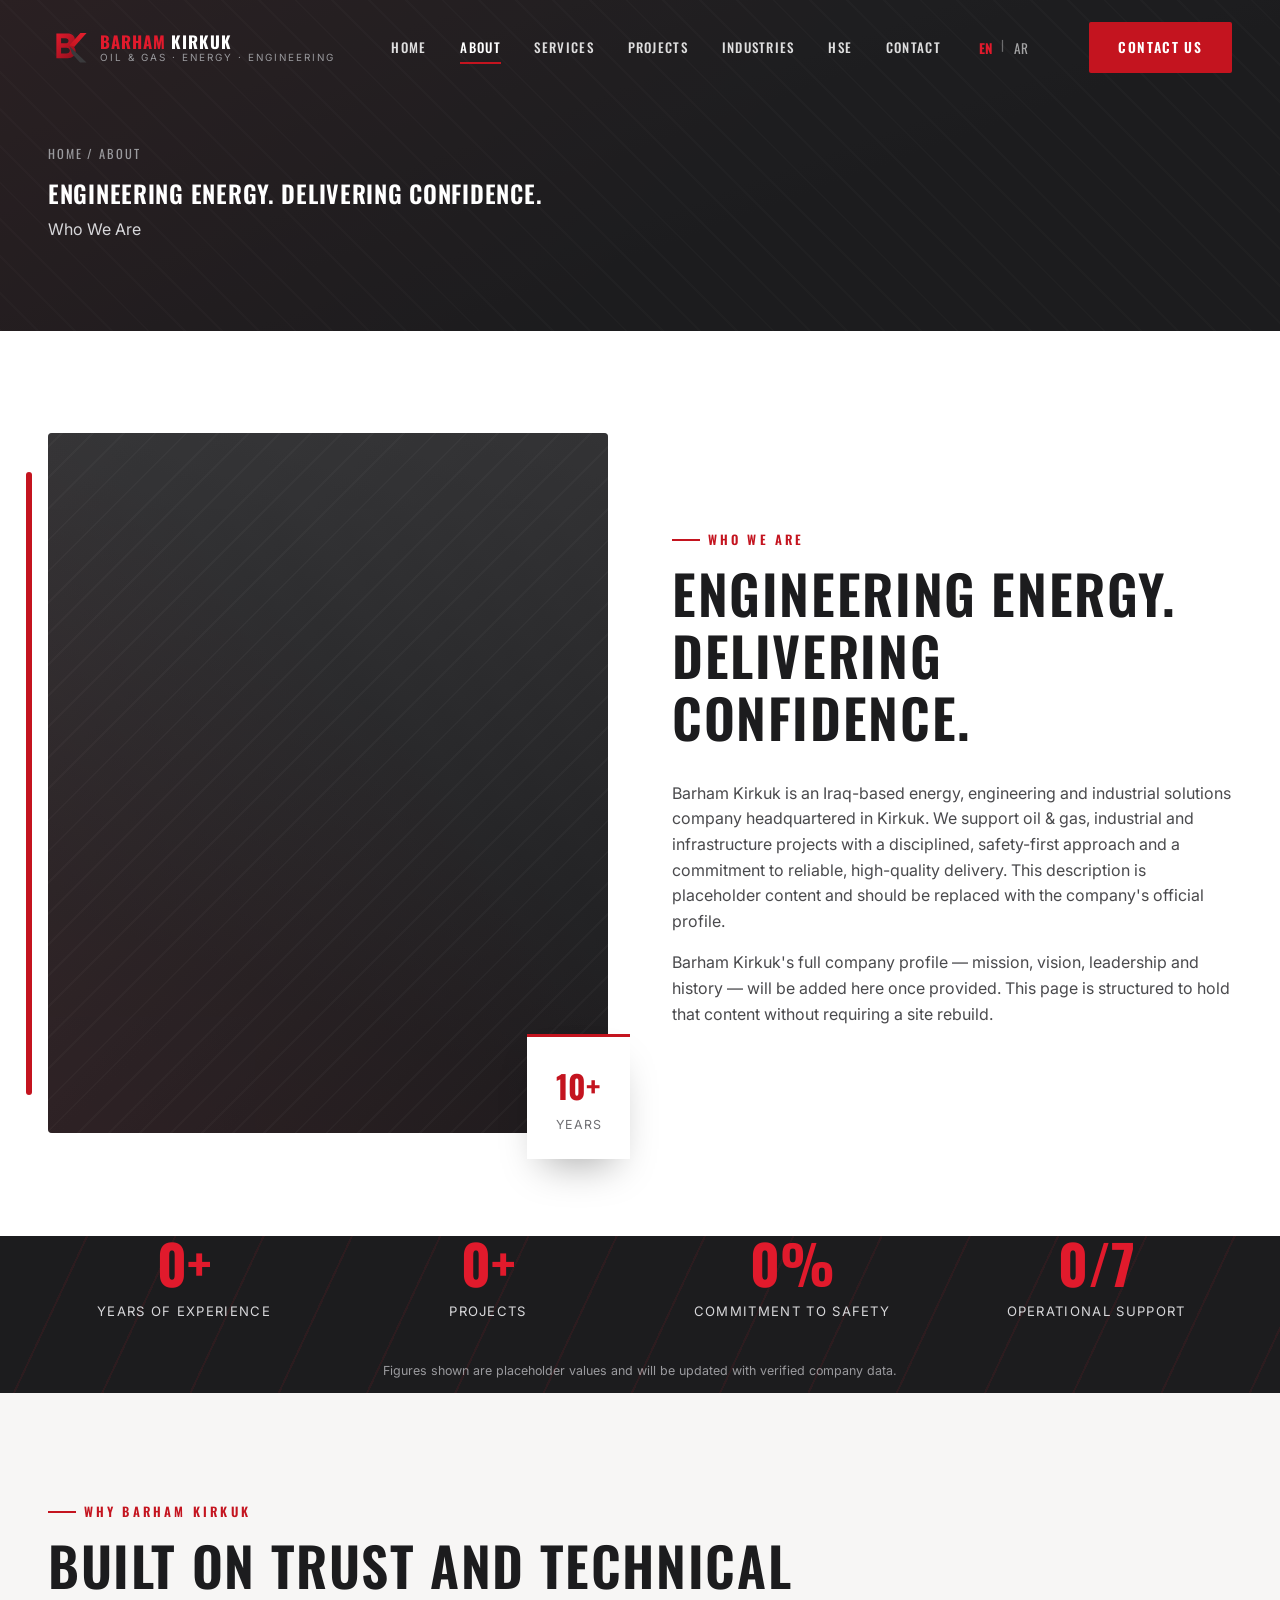
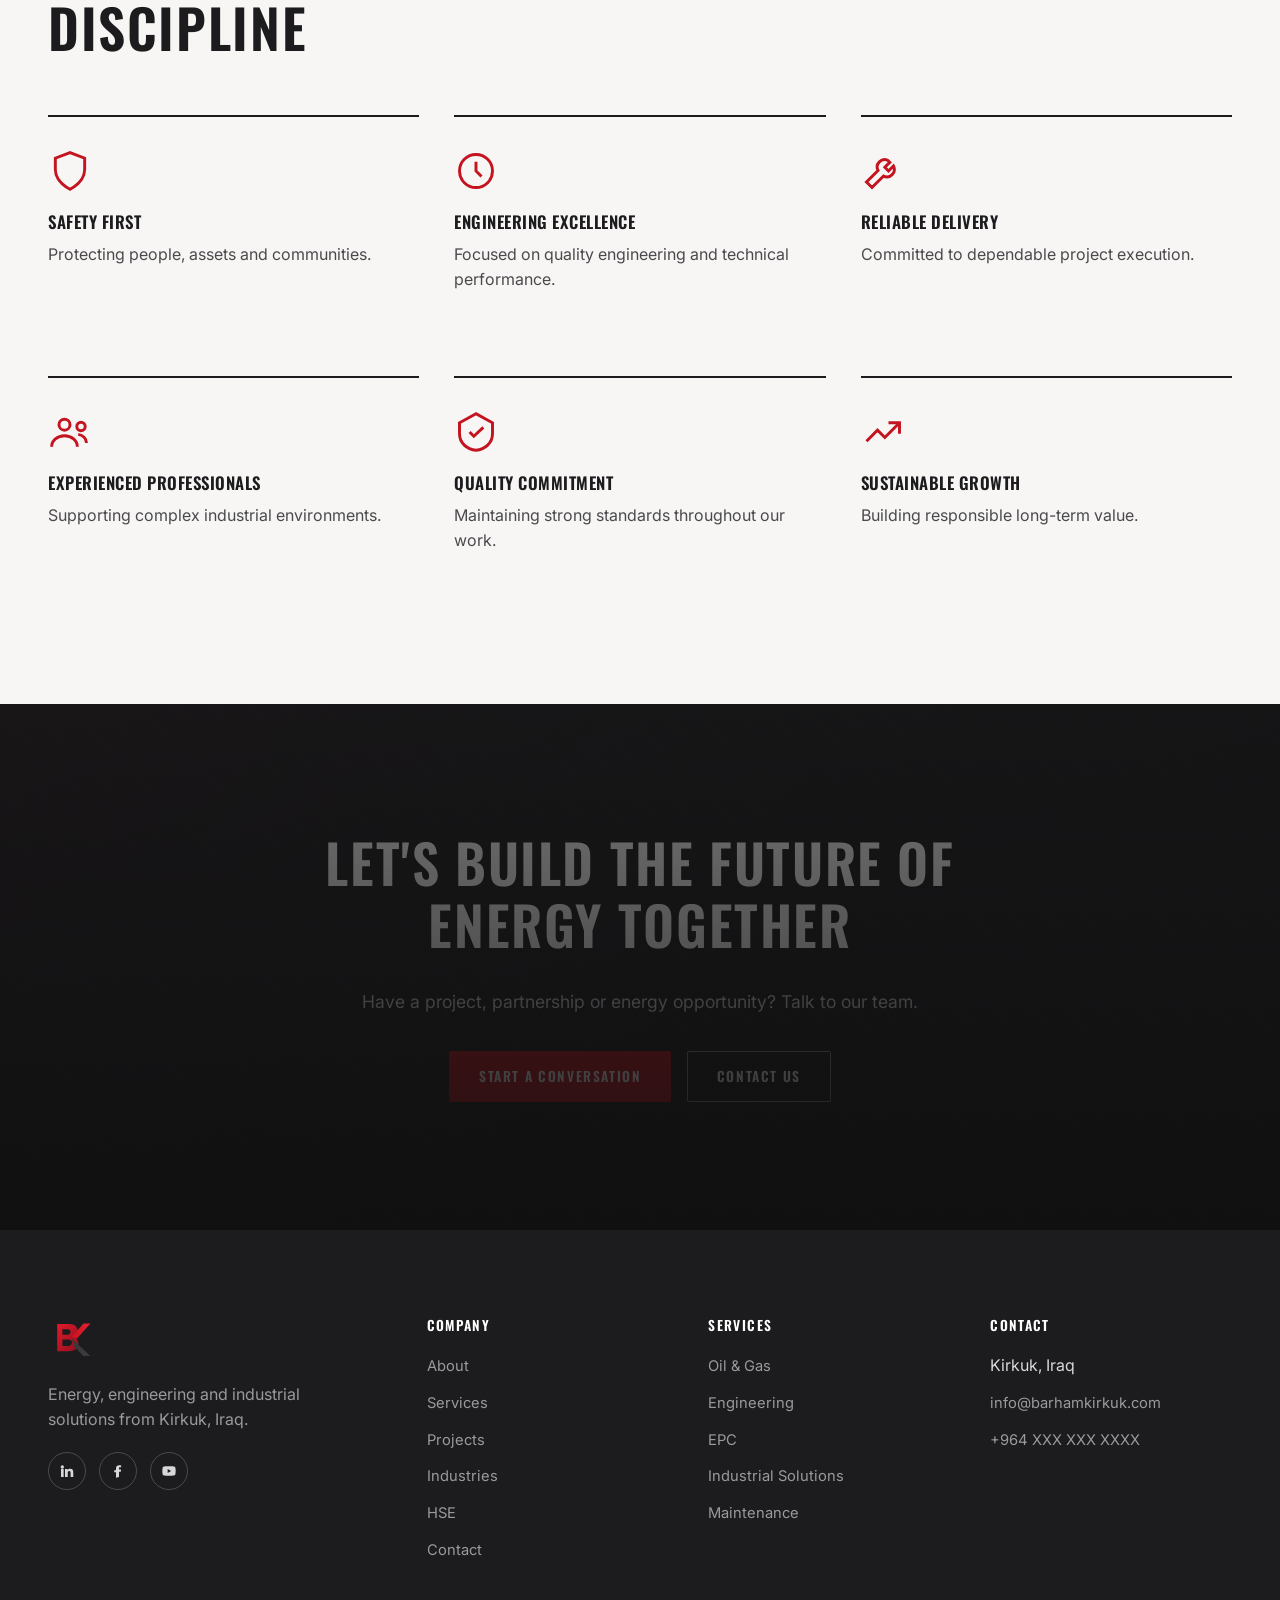
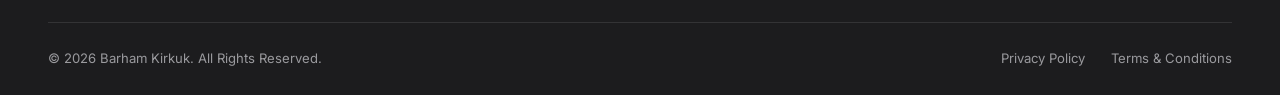
==== pages/about.html @ 90a210e6 "Add files via upload" ====
<!DOCTYPE html>
<html lang="en" dir="ltr">
<head>
<meta charset="UTF-8">
<meta name="viewport" content="width=device-width, initial-scale=1.0">
<title>About Us | Barham Kirkuk</title>
<meta name="description" content="Learn about Barham Kirkuk, an energy, engineering and industrial solutions company based in Kirkuk, Iraq.">
<link rel="canonical" href="https://barhamkirkuk.com/pages/about.html">
<meta property="og:type" content="website">
<meta property="og:title" content="About Us | Barham Kirkuk">
<meta property="og:description" content="Learn about Barham Kirkuk, an energy, engineering and industrial solutions company based in Kirkuk, Iraq.">
<meta property="og:image" content="https://barhamkirkuk.com/assets/images/og-image.png">
<meta name="twitter:card" content="summary_large_image">
<link rel="icon" href="../assets/images/favicon.ico" sizes="any">
<link rel="apple-touch-icon" href="../assets/images/apple-touch-icon.png">
<link rel="preconnect" href="https://fonts.googleapis.com">
<link rel="preconnect" href="https://fonts.gstatic.com" crossorigin>
<link href="https://fonts.googleapis.com/css2?family=Oswald:wght@500;600;700&family=Inter:wght@400;500;600;700&family=Cairo:wght@500;600;700&display=swap" rel="stylesheet">
<link rel="stylesheet" href="../css/styles.css">
</head>
<body>
<a class="skip-link" href="#main">Skip to content</a>

<header class="nav">
  <div class="container">
    <a href="../index.html" class="nav-brand" aria-label="Barham Kirkuk — Home">
      <img src="../assets/images/bk-mark.svg" alt="Barham Kirkuk logo mark">
      <span class="wordmark"><b>BARHAM</b> KIRKUK<small>OIL &amp; GAS · ENERGY · ENGINEERING</small></span>
    </a>
    <nav class="nav-links" id="nav-links" aria-label="Primary">
      <a href="../index.html" data-i18n="nav.home">Home</a>
      <a href="about.html" aria-current="page" data-i18n="nav.about">About</a>
      <a href="services.html" data-i18n="nav.services">Services</a>
      <a href="projects.html" data-i18n="nav.projects">Projects</a>
      <a href="industries.html" data-i18n="nav.industries">Industries</a>
      <a href="hse.html" data-i18n="nav.hse">HSE</a>
      <a href="contact.html" data-i18n="nav.contact">Contact</a>
      <div class="lang-switch" aria-label="Language switch">
        <button data-lang="en" class="active" aria-pressed="true">EN</button><span>|</span><button data-lang="ar" aria-pressed="false">AR</button>
      </div>
    </nav>
    <div class="nav-actions">
      <a href="contact.html" class="btn btn-primary nav-cta" data-i18n="nav.cta">Contact Us</a>
      <button class="nav-toggle" aria-label="Toggle menu" aria-expanded="false" aria-controls="nav-links"><span></span><span></span><span></span></button>
    </div>
  </div>
</header>

<main id="main">
  <section class="page-hero">
    <div class="industrial-pattern"></div>
    <div class="container inner">
      <div class="crumb"><a href="../index.html" data-i18n="breadcrumbHome">Home</a> / <span data-i18n="nav.about">About</span></div>
      <h1 data-i18n="about.headline">Engineering Energy. Delivering Confidence.</h1>
      <p data-i18n="about.eyebrow">Who We Are</p>
    </div>
  </section>

  <section class="section">
    <div class="container split">
      <div class="split-media reveal">
        <div class="accent-line" aria-hidden="true"></div>
        <div class="frame"><div class="industrial-pattern alt"></div></div>
        <div class="stat-tag"><strong>10+</strong><span>Years</span></div>
      </div>
      <div>
        <span class="eyebrow" data-i18n="about.eyebrow">Who We Are</span>
        <h2 class="h-xl" data-i18n="about.headline">Engineering Energy. Delivering Confidence.</h2>
        <p data-i18n="about.body">Placeholder company description.</p>
        <!-- EDIT COMPANY HISTORY / MISSION / VISION CONTENT HERE -->
        <p>Barham Kirkuk's full company profile — mission, vision, leadership and history — will be added here once provided. This page is structured to hold that content without requiring a site rebuild.</p>
      </div>
    </div>
  </section>

  <section class="stats-band">
    <div class="container">
      <div class="stats-grid" id="stats-grid"></div>
      <p style="text-align:center;margin-top:2.4rem;font-size:.78rem;color:var(--gray-400);" data-i18n="statsNote">Placeholder values.</p>
    </div>
  </section>

  <section class="section section--off">
    <div class="container">
      <div class="section-head reveal">
        <span class="eyebrow" data-i18n="why.eyebrow">Why Barham Kirkuk</span>
        <h2 class="h-xl" data-i18n="why.headline">Built on Trust and Technical Discipline</h2>
      </div>
      <div class="why-grid" id="why-grid"></div>
    </div>
  </section>

  <section class="cta-band">
    <div class="industrial-pattern"></div>
    <div class="container inner">
      <h2 class="h-xl" data-i18n="cta.headline">Let's Build the Future of Energy Together</h2>
      <p data-i18n="cta.body">CTA body copy.</p>
      <div class="ctas">
        <a href="contact.html" class="btn btn-primary" data-i18n="cta.primary">Start a Conversation</a>
        <a href="contact.html" class="btn btn-outline" data-i18n="cta.secondary">Contact Us</a>
      </div>
    </div>
  </section>
</main>

<footer class="footer">
  <div class="container">
    <div class="footer-top">
      <div class="footer-brand">
        <img src="../assets/images/bk-mark.svg" alt="Barham Kirkuk">
        <p data-i18n="footer.tagline">Energy, engineering and industrial solutions from Kirkuk, Iraq.</p>
        <div class="footer-social">
          <a href="#" data-social-linkedin aria-label="LinkedIn"></a>
          <a href="#" data-social-facebook aria-label="Facebook"></a>
          <a href="#" data-social-youtube aria-label="YouTube"></a>
        </div>
      </div>
      <div class="footer-col">
        <h4 data-i18n="footer.companyTitle">Company</h4>
        <ul>
          <li><a href="about.html" data-i18n="nav.about">About</a></li>
          <li><a href="services.html" data-i18n="nav.services">Services</a></li>
          <li><a href="projects.html" data-i18n="nav.projects">Projects</a></li>
          <li><a href="industries.html" data-i18n="nav.industries">Industries</a></li>
          <li><a href="hse.html" data-i18n="nav.hse">HSE</a></li>
          <li><a href="contact.html" data-i18n="nav.contact">Contact</a></li>
        </ul>
      </div>
      <div class="footer-col">
        <h4 data-i18n="footer.servicesTitle">Services</h4>
        <ul id="footer-services-list"></ul>
      </div>
      <div class="footer-col">
        <h4 data-i18n="footer.contactTitle">Contact</h4>
        <ul>
          <li>Kirkuk, Iraq</li>
          <li><a href="mailto:info@barhamkirkuk.com" data-company-email>info@barhamkirkuk.com</a></li>
          <li><a href="tel:+964" data-company-phone>+964 XXX XXX XXXX</a></li>
        </ul>
      </div>
    </div>
    <div class="footer-bottom">
      <span data-i18n="footer.rights">© 2026 Barham Kirkuk. All Rights Reserved.</span>
      <div class="legal">
        <a href="privacy.html" data-i18n="footer.privacy">Privacy Policy</a>
        <a href="terms.html" data-i18n="footer.terms">Terms &amp; Conditions</a>
      </div>
    </div>
  </div>
</footer>

<script src="../data/site-data.js"></script>
<script src="../js/main.js"></script>
</body>
</html>
---- css/styles.css ----
/* ==========================================================================
   BARHAM KIRKUK — CORE STYLESHEET
   Brand: Deep Red (#e11a2c / #c4141f) + Charcoal (#1c1c1e / #2c2c2e) + White
   ========================================================================== */

/* -------------------- Design Tokens -------------------- */
:root{
  --red: #c4141f;
  --red-bright: #e11a2c;
  --red-dark: #8f0f1c;
  --charcoal: #1c1c1e;
  --charcoal-2: #2c2c2e;
  --charcoal-3: #3a3a3c;
  --gray-800: #4a4a4d;
  --gray-600: #6f6f73;
  --gray-400: #9a9a9e;
  --gray-200: #d7d7da;
  --gray-100: #eeeef0;
  --off-white: #f7f6f5;
  --white: #ffffff;

  --font-head: 'Oswald', 'Segoe UI', Arial, sans-serif;
  --font-body: 'Inter', 'Segoe UI', Arial, sans-serif;
  --font-ar: 'Cairo', 'Tahoma', sans-serif;

  --container: 1280px;
  --gap: clamp(1.25rem, 3vw, 2.5rem);
  --radius-sm: 2px;
  --radius-md: 4px;

  --ease: cubic-bezier(.22,.61,.36,1);
  --dur: .5s;
}

*,*::before,*::after{ box-sizing: border-box; }
html{ scroll-behavior: smooth; }
@media (prefers-reduced-motion: reduce){
  html{ scroll-behavior: auto; }
  *,*::before,*::after{ animation-duration: 0.001ms !important; animation-iteration-count: 1 !important; transition-duration: 0.001ms !important; scroll-behavior: auto !important; }
}

body{
  margin:0;
  font-family: var(--font-body);
  color: var(--charcoal);
  background: var(--white);
  line-height: 1.6;
  font-size: 16px;
  -webkit-font-smoothing: antialiased;
  overflow-x: hidden;
}

html[dir="rtl"] body{ font-family: var(--font-ar); }

img{ max-width:100%; display:block; }
a{ color:inherit; text-decoration:none; }
ul{ list-style:none; margin:0; padding:0; }
button{ font-family:inherit; cursor:pointer; }
input,textarea,select{ font-family:inherit; }

h1,h2,h3,h4{
  font-family: var(--font-head);
  text-transform: uppercase;
  letter-spacing: .03em;
  line-height: 1.15;
  margin: 0 0 .6em;
  color: inherit;
  font-weight: 600;
  overflow-wrap: break-word;
  word-break: break-word;
}
html[dir="rtl"] h1, html[dir="rtl"] h2, html[dir="rtl"] h3, html[dir="rtl"] h4{
  font-family: var(--font-ar); text-transform:none; letter-spacing:0;
}

p{ margin:0 0 1em; color: var(--gray-800); }

.container{ max-width: var(--container); margin: 0 auto; padding: 0 clamp(1.25rem, 4vw, 3rem); }

.section{ padding: clamp(4rem, 8vw, 7rem) 0; }
.section--dark{ background: var(--charcoal); color: var(--white); }
.section--dark p{ color: var(--gray-200); }
.section--dark h2, .section--dark h3{ color: var(--white); }
.section--off{ background: var(--off-white); }

.eyebrow{
  display:inline-flex; align-items:center; gap:.6em;
  font-family: var(--font-head);
  font-size: .8rem;
  letter-spacing: .25em;
  text-transform: uppercase;
  color: var(--red);
  font-weight: 600;
  margin-bottom: 1em;
}
.eyebrow::before{ content:""; width: 28px; height: 2px; background: var(--red); display:inline-block; }
html[dir="rtl"] .eyebrow{ letter-spacing: 0; }

.section-head{ max-width: 760px; margin-bottom: clamp(2rem,5vw,3.5rem); }
.section-head.center{ margin-left:auto; margin-right:auto; text-align:center; }

h2.h-xl{ font-size: clamp(2rem, 4.2vw, 3.4rem); }
h1.h-hero{ font-size: clamp(2.4rem, 6vw, 5rem); }

/* -------------------- Buttons -------------------- */
.btn{
  display:inline-flex; align-items:center; justify-content:center; gap:.6em;
  padding: 1em 2.1em;
  font-family: var(--font-head);
  font-size: .85rem;
  letter-spacing: .12em;
  text-transform: uppercase;
  font-weight: 600;
  border: 1px solid transparent;
  border-radius: var(--radius-sm);
  transition: all .3s var(--ease);
  white-space: nowrap;
}
.btn-primary{ background: var(--red); color:#fff; }
.btn-primary:hover{ background: var(--red-dark); transform: translateY(-2px); box-shadow: 0 12px 24px -8px rgba(196,20,31,.5); }
.btn-outline{ border-color: rgba(255,255,255,.5); color:#fff; }
.btn-outline:hover{ background: rgba(255,255,255,.1); border-color:#fff; }
.btn-dark{ border-color: var(--charcoal); color: var(--charcoal); }
.btn-dark:hover{ background: var(--charcoal); color:#fff; }
.btn-arrow{ transition: transform .3s var(--ease); }
.btn:hover .btn-arrow{ transform: translateX(4px); }
html[dir="rtl"] .btn:hover .btn-arrow{ transform: translateX(-4px) scaleX(-1); }
html[dir="rtl"] .btn-arrow{ transform: scaleX(-1); }

.link-arrow{
  display:inline-flex; align-items:center; gap:.5em;
  font-family: var(--font-head); font-size:.85rem; letter-spacing:.08em; text-transform:uppercase;
  color: var(--red); font-weight:600; border-bottom: 1px solid transparent; padding-bottom: 2px;
  transition: border-color .3s var(--ease), gap .3s var(--ease);
}
.link-arrow:hover{ border-color: var(--red); gap:.8em; }

/* -------------------- Navigation -------------------- */
.nav{
  position: fixed; top:0; left:0; right:0; z-index: 1000;
  padding: 1.4rem 0;
  transition: background .4s var(--ease), padding .4s var(--ease), box-shadow .4s var(--ease), backdrop-filter .4s var(--ease);
}
.nav .container{ display:flex; align-items:center; justify-content:space-between; gap:2rem; }
.nav.is-scrolled{
  background: rgba(28,28,30,.92);
  backdrop-filter: blur(10px);
  padding: .8rem 0;
  box-shadow: 0 6px 24px -12px rgba(0,0,0,.5);
}
.nav-brand{ display:flex; align-items:center; gap:.75rem; }
.nav-brand img{ height: 40px; width:auto; transition: height .4s var(--ease); }
.nav.is-scrolled .nav-brand img{ height: 34px; }
.nav-brand .wordmark{ font-family: var(--font-head); font-weight:700; font-size:1.05rem; letter-spacing:.06em; color:#fff; line-height:1.1; }
.nav-brand .wordmark b{ color: var(--red-bright); font-weight:700; }
.nav-brand .wordmark small{ display:block; font-family: var(--font-body); font-weight:400; font-size:.62rem; letter-spacing:.2em; color: var(--gray-400); }

.nav-links{ display:flex; align-items:center; gap: 2.1rem; }
.nav-links a{
  font-family: var(--font-head); font-size:.82rem; letter-spacing:.1em; text-transform:uppercase;
  color: rgba(255,255,255,.85); font-weight:500; position:relative; padding: .3em 0;
}
.nav-links a::after{ content:""; position:absolute; left:0; right:0; bottom:-2px; height:2px; background: var(--red); transform: scaleX(0); transform-origin: left; transition: transform .3s var(--ease); }
.nav-links a:hover, .nav-links a[aria-current="page"]{ color:#fff; }
.nav-links a:hover::after, .nav-links a[aria-current="page"]::after{ transform: scaleX(1); }
html[dir="rtl"] .nav-links a::after{ transform-origin: right; }

.nav-actions{ display:flex; align-items:center; gap:1.3rem; }
.lang-switch{ display:flex; gap:.4em; font-family: var(--font-head); font-size:.78rem; letter-spacing:.08em; }
.lang-switch button{ background:none; border:none; color: rgba(255,255,255,.6); padding:.2em .3em; }
.lang-switch button.active{ color: var(--red-bright); font-weight:700; }
.lang-switch span{ color: rgba(255,255,255,.35); }

.nav-toggle{ display:none; background:none; border:none; padding:.4rem; }
.nav-toggle span{ display:block; width:24px; height:2px; background:#fff; margin:5px 0; transition: transform .3s var(--ease), opacity .3s var(--ease); }
.nav-toggle.is-open span:nth-child(1){ transform: translateY(7px) rotate(45deg); }
.nav-toggle.is-open span:nth-child(2){ opacity:0; }
.nav-toggle.is-open span:nth-child(3){ transform: translateY(-7px) rotate(-45deg); }

@media (max-width: 960px){
  .nav-links{
    position: fixed; inset: 0 0 0 auto; width: min(320px,86vw); height:100vh;
    background: var(--charcoal); flex-direction:column; align-items:flex-start; justify-content:center;
    gap: 1.6rem; padding: 2rem 2.4rem; transform: translateX(100%); transition: transform .4s var(--ease);
  }
  html[dir="rtl"] .nav-links{ inset: 0 auto 0 0; transform: translateX(-100%); }
  .nav-links.is-open{ transform: translateX(0); }
  .nav-actions .lang-switch{ order:1; }
  .nav-toggle{ display:block; }
  .nav-cta{ display:none; }
}

/* -------------------- Hero -------------------- */
.hero{
  position: relative; min-height: 100svh; display:flex; align-items:center;
  background: var(--charcoal); overflow:hidden;
}
.hero-media{ position:absolute; inset:0; z-index:0; }
.hero-media video, .hero-media img{ width:100%; height:100%; object-fit:cover; }
.hero-media::after{
  content:""; position:absolute; inset:0;
  background: linear-gradient(180deg, rgba(15,15,16,.75) 0%, rgba(15,15,16,.55) 40%, rgba(15,15,16,.92) 100%);
}
.hero-grid{
  position:absolute; inset:0; z-index:1; opacity:.12; pointer-events:none;
  background-image:
    linear-gradient(rgba(255,255,255,.5) 1px, transparent 1px),
    linear-gradient(90deg, rgba(255,255,255,.5) 1px, transparent 1px);
  background-size: 64px 64px;
  mask-image: radial-gradient(ellipse at 30% 40%, black 0%, transparent 70%);
}
.hero-diagonal{
  position:absolute; z-index:1; top:-10%; right:-6%; width:46%; height:130%;
  background: linear-gradient(160deg, rgba(196,20,31,.22), rgba(196,20,31,0) 60%);
  clip-path: polygon(40% 0, 100% 0, 60% 100%, 0 100%);
  pointer-events:none;
}
.hero-content{ position:relative; z-index:2; padding-top: 6rem; }
.hero-kicker{
  display:inline-flex; align-items:center; gap:.7em; color: var(--gray-200);
  font-family: var(--font-head); font-size:.8rem; letter-spacing:.3em; text-transform:uppercase; margin-bottom:1.6rem;
}
.hero-kicker::before{ content:""; width:36px; height:2px; background: var(--red-bright); }
.hero-content h1{ color:#fff; max-width: 16ch; }
.hero-content h1 em{ font-style:normal; color: var(--red-bright); }
.hero-sub{ color: var(--gray-200); max-width: 46ch; font-size: 1.1rem; margin-bottom: 2.4rem; }
.hero-ctas{ display:flex; flex-wrap:wrap; gap:1rem; }

.scroll-cue{
  position:absolute; z-index:2; bottom: 2.4rem; left:50%; transform: translateX(-50%);
  display:flex; flex-direction:column; align-items:center; gap:.6rem; color: rgba(255,255,255,.7);
}
.scroll-cue .line{ width:1px; height:42px; background: linear-gradient(180deg, rgba(255,255,255,.8), transparent); overflow:hidden; position:relative; }
.scroll-cue .line::after{ content:""; position:absolute; top:-42px; left:0; width:1px; height:42px; background: var(--red-bright); animation: scrollLine 2.2s infinite var(--ease); }
@keyframes scrollLine{ to{ top:100%; } }
.scroll-cue span{ font-family: var(--font-head); font-size:.68rem; letter-spacing:.25em; text-transform:uppercase; }

/* -------------------- About / editorial split -------------------- */
.split{ display:grid; grid-template-columns: 1fr 1fr; gap: clamp(2rem,5vw,5rem); align-items:center; }
.split-media{ position:relative; }
.split-media .frame{
  position:relative; aspect-ratio: 4/5; border-radius: var(--radius-md); overflow:hidden;
  background: linear-gradient(135deg, var(--charcoal-3), var(--charcoal));
}
.split-media .frame .industrial-pattern{ position:absolute; inset:0; opacity:.5; }
.split-media .accent-line{ position:absolute; left:-1.4rem; top: 2.4rem; bottom:2.4rem; width:6px; background: var(--red); border-radius:3px; }
html[dir="rtl"] .split-media .accent-line{ left:auto; right:-1.4rem; }
.split-media .stat-tag{
  position:absolute; bottom:-1.6rem; right:-1.4rem; background: var(--white); box-shadow: 0 20px 40px -16px rgba(0,0,0,.35);
  padding: 1.4rem 1.8rem; border-top:3px solid var(--red);
}
html[dir="rtl"] .split-media .stat-tag{ right:auto; left:-1.4rem; }
.split-media .stat-tag strong{ display:block; font-family: var(--font-head); font-size:2rem; color:var(--red); }
.split-media .stat-tag span{ font-size:.78rem; letter-spacing:.08em; text-transform:uppercase; color: var(--gray-600); }

@media (max-width: 860px){
  .split{ grid-template-columns: 1fr; }
  .split-media{ margin-bottom: 2.4rem; }
}

/* -------------------- Stats -------------------- */
.stats-band{ background: var(--charcoal); color:#fff; position:relative; overflow:hidden; }
.stats-band::before{
  content:""; position:absolute; inset:0; opacity:.08;
  background-image: repeating-linear-gradient(115deg, transparent 0 78px, var(--red-bright) 78px 80px);
}
.stats-grid{ position:relative; display:grid; grid-template-columns: repeat(4,minmax(0,1fr)); gap: 2rem; text-align:center; }
.stat-item strong{ display:block; font-family: var(--font-head); font-size: clamp(2.2rem,5vw,3.4rem); color: var(--red-bright); line-height:1; }
.stat-item span{ display:block; margin-top:.7rem; font-size:.82rem; letter-spacing:.1em; text-transform:uppercase; color: var(--gray-200); }
@media (max-width: 760px){ .stats-grid{ grid-template-columns: repeat(2,minmax(0,1fr)); row-gap: 2.6rem; } }

/* -------------------- Services editorial grid -------------------- */
.services-grid{
  display:grid; grid-template-columns: repeat(6, minmax(0,1fr)); grid-auto-rows: minmax(160px,auto); gap: 1.4rem;
}
.service-card{
  position:relative; grid-column: span 3; padding: 2.2rem; background: var(--off-white);
  border: 1px solid var(--gray-200); overflow:hidden; transition: transform .4s var(--ease), box-shadow .4s var(--ease), border-color .4s var(--ease);
}
.service-card:hover{ transform: translateY(-6px); box-shadow: 0 24px 48px -24px rgba(0,0,0,.25); border-color: transparent; }
.service-card.is-large{ grid-column: span 4; }
.service-card.is-small{ grid-column: span 2; }
.service-card.is-dark{ background: var(--charcoal); color:#fff; }
.service-card.is-dark p{ color: var(--gray-200); }
.service-card .num{ position:absolute; top:1.4rem; inset-inline-end:1.6rem; font-family: var(--font-head); font-size:.85rem; color: var(--gray-400); letter-spacing:.1em; }
.service-card .icon{ width:52px; height:52px; margin-bottom:1.4rem; color: var(--red); }
.service-card .icon svg{ width:100%; height:100%; }
.service-card h3{ font-size:1.15rem; margin-bottom:.6rem; overflow-wrap:break-word; word-break:break-word; hyphens:auto; }
.service-card .bar{ width:34px; height:3px; background: var(--red); margin: 1.2rem 0 1rem; }

@media (max-width: 980px){
  .services-grid{ grid-template-columns: repeat(2,minmax(0,1fr)); }
  .service-card, .service-card.is-large, .service-card.is-small{ grid-column: span 1; }
}

/* -------------------- Projects -------------------- */
.projects-grid{ display:grid; grid-template-columns: repeat(3,minmax(0,1fr)); gap: 1.6rem; }
.project-card{ position:relative; overflow:hidden; aspect-ratio: 4/5; border-radius: var(--radius-md); }
.project-card .thumb{ position:absolute; inset:0; }
.project-card .thumb .industrial-pattern{ position:absolute; inset:0; }
.project-card .overlay{
  position:absolute; inset:0; background: linear-gradient(180deg, rgba(28,28,30,0) 30%, rgba(15,15,16,.94) 100%);
}
.project-card .content{ position:absolute; left:0; right:0; bottom:0; padding: 1.6rem; color:#fff; transform: translateY(12px); transition: transform .4s var(--ease); }
.project-card:hover .content{ transform: translateY(0); }
.project-card .type{ font-family: var(--font-head); font-size:.7rem; letter-spacing:.18em; text-transform:uppercase; color: var(--red-bright); margin-bottom:.5rem; display:block; }
.project-card h3{ font-size:1.15rem; margin-bottom:.3rem; color:#fff; }
.project-card .loc{ font-size:.82rem; color: var(--gray-200); margin-bottom:.8rem; display:block; }
.project-card .view{ opacity:0; max-height:0; overflow:hidden; transition: opacity .3s var(--ease), max-height .3s var(--ease); }
.project-card:hover .view{ opacity:1; max-height:40px; }

@media (max-width: 980px){ .projects-grid{ grid-template-columns: repeat(2,minmax(0,1fr)); } }
@media (max-width: 620px){ .projects-grid{ grid-template-columns: 1fr; } }

.filter-bar{ display:flex; flex-wrap:wrap; gap:.8rem; margin-bottom: 2.6rem; }
.filter-bar button{
  background:none; border:1px solid var(--gray-200); padding:.6em 1.3em; font-family: var(--font-head);
  font-size:.78rem; letter-spacing:.08em; text-transform:uppercase; color: var(--gray-800); transition: all .3s var(--ease);
}
.filter-bar button.active, .filter-bar button:hover{ background: var(--charcoal); color:#fff; border-color: var(--charcoal); }

/* -------------------- Industries -------------------- */
.industry-grid{ display:grid; grid-template-columns: repeat(4,minmax(0,1fr)); gap:1px; background: var(--gray-200); border:1px solid var(--gray-200); }
.industry-item{
  background:#fff; padding: 2.4rem 1.6rem; text-align:center; transition: background .3s var(--ease), color .3s var(--ease);
  display:flex; flex-direction:column; align-items:center; gap:1rem;
}
.industry-item .icon{ width:40px; height:40px; color: var(--red); transition: color .3s var(--ease); }
.industry-item .icon svg{ width:100%; height:100%; }
.industry-item:hover{ background: var(--charcoal); color:#fff; }
.industry-item:hover .icon{ color: var(--red-bright); }
.industry-item h3{ font-size:.95rem; margin:0; }
@media (max-width: 860px){ .industry-grid{ grid-template-columns: repeat(2,minmax(0,1fr)); } }

/* -------------------- Why Us -------------------- */
.why-grid{ display:grid; grid-template-columns: repeat(3,minmax(0,1fr)); gap: 2.2rem; }
.why-item{ padding: 2rem 0; border-top: 2px solid var(--charcoal); }
.why-item .icon{ width:44px; height:44px; color: var(--red); margin-bottom:1.2rem; }
.why-item .icon svg{ width:100%; height:100%; }
.why-item h3{ font-size:1.05rem; }
@media (max-width: 860px){ .why-grid{ grid-template-columns: minmax(0,1fr) minmax(0,1fr); } }
@media (max-width: 560px){ .why-grid{ grid-template-columns: 1fr; } }

/* -------------------- HSE -------------------- */
.hse-section{ position:relative; background: var(--charcoal); color:#fff; overflow:hidden; }
.hse-section .industrial-pattern{ position:absolute; inset:0; opacity:.25; }
.hse-inner{ position:relative; display:grid; grid-template-columns: 1.1fr .9fr; gap: 3rem; align-items:center; }
.hse-list{ display:grid; grid-template-columns: minmax(0,1fr) minmax(0,1fr); gap:1.6rem; margin-top:2rem; }
.hse-list .item{ border-inline-start: 3px solid var(--red); padding-inline-start: 1rem; }
.hse-list .item h4{ font-family: var(--font-head); font-size:.95rem; letter-spacing:.06em; text-transform:uppercase; margin-bottom:.3rem; color:#fff; }
.hse-list .item p{ font-size:.9rem; color: var(--gray-200); margin:0; }
@media (max-width: 860px){ .hse-inner{ grid-template-columns:1fr; } }

/* -------------------- CTA band -------------------- */
.cta-band{ position:relative; padding: clamp(4.5rem,10vw,8rem) 0; background: var(--charcoal); color:#fff; overflow:hidden; text-align:center; }
.cta-band .industrial-pattern{ position:absolute; inset:0; opacity:.2; }
.cta-band::after{ content:""; position:absolute; inset:0; background: linear-gradient(180deg, rgba(15,15,16,.55), rgba(15,15,16,.9)); }
.cta-band .inner{ position:relative; max-width: 760px; margin:0 auto; }
.cta-band h2{ color:#fff; }
.cta-band p{ color: var(--gray-200); font-size:1.1rem; margin-bottom:2.2rem; }
.cta-band .ctas{ display:flex; gap:1rem; justify-content:center; flex-wrap:wrap; }

/* -------------------- Contact -------------------- */
.contact-grid{ display:grid; grid-template-columns: .9fr 1.1fr; gap: clamp(2rem,5vw,4rem); }
.contact-info .item{ display:flex; gap:1.2rem; padding: 1.4rem 0; border-top:1px solid var(--gray-200); }
.contact-info .item:first-child{ border-top:none; }
.contact-info .icon{ width:26px; height:26px; color:var(--red); flex-shrink:0; margin-top:.2rem; }
.contact-info .icon svg{ width:100%; height:100%; }
.contact-info h4{ font-family: var(--font-head); font-size:.85rem; letter-spacing:.08em; text-transform:uppercase; margin-bottom:.3rem; }
form.contact-form{ display:grid; grid-template-columns: minmax(0,1fr) minmax(0,1fr); gap:1.2rem; }
.contact-form .full{ grid-column: 1 / -1; }
.field{ display:flex; flex-direction:column; gap:.5rem; }
.field label{ font-size:.78rem; letter-spacing:.06em; text-transform:uppercase; color: var(--gray-600); font-family: var(--font-head); }
.field input, .field textarea{
  border:1px solid var(--gray-200); padding: .9em 1em; background: var(--off-white); border-radius: var(--radius-sm);
  color: var(--charcoal); font-size:.95rem; transition: border-color .3s var(--ease), background .3s var(--ease);
}
.field input:focus, .field textarea:focus{ outline:none; border-color: var(--red); background:#fff; }
.contact-form button{ grid-column: 1/-1; justify-self:start; }
.map-frame{ margin-top: 2.4rem; aspect-ratio: 16/6; border:1px solid var(--gray-200); overflow:hidden; }
@media (max-width: 860px){ .contact-grid{ grid-template-columns: 1fr; } form.contact-form{ grid-template-columns: 1fr; } }

/* -------------------- Footer -------------------- */
.footer{ background: var(--charcoal); color: var(--gray-200); padding-top: clamp(3.5rem,7vw,5.5rem); }
.footer-top{ display:grid; grid-template-columns: minmax(0,1.4fr) minmax(0,1fr) minmax(0,1fr) minmax(0,1fr); gap: 2.5rem; padding-bottom: 3rem; border-bottom: 1px solid rgba(255,255,255,.1); }
.footer-brand img{ height:44px; margin-bottom:1.2rem; }
.footer-brand p{ color: var(--gray-400); max-width: 32ch; }
.footer h4{ color:#fff; font-family: var(--font-head); font-size:.85rem; letter-spacing:.1em; text-transform:uppercase; margin-bottom:1.2rem; }
.footer-col ul li{ margin-bottom:.7rem; }
.footer-col a{ color: var(--gray-400); font-size:.92rem; transition: color .3s; }
.footer-col a:hover{ color: var(--red-bright); }
.footer-social{ display:flex; gap:.8rem; margin-top:1.2rem; }
.footer-social a{ width:38px; height:38px; border:1px solid rgba(255,255,255,.2); border-radius:50%; display:flex; align-items:center; justify-content:center; transition: all .3s; }
.footer-social a:hover{ background: var(--red); border-color: var(--red); }
.footer-social svg{ width:16px; height:16px; }
.footer-bottom{ display:flex; justify-content:space-between; align-items:center; padding: 1.6rem 0; flex-wrap:wrap; gap:1rem; font-size:.82rem; color: var(--gray-400); }
.footer-bottom .legal{ display:flex; gap:1.6rem; }
@media (max-width: 900px){ .footer-top{ grid-template-columns: minmax(0,1fr) minmax(0,1fr); } }
@media (max-width: 560px){ .footer-top{ grid-template-columns: 1fr; } }

/* -------------------- Utility: industrial pattern (placeholder imagery) -------------------- */
.industrial-pattern{
  background:
    linear-gradient(135deg, rgba(196,20,31,.16), transparent 55%),
    repeating-linear-gradient(45deg, rgba(255,255,255,.05) 0 2px, transparent 2px 26px),
    linear-gradient(160deg, #2c2c2e, #1c1c1e 70%);
}
.industrial-pattern.alt{
  background:
    linear-gradient(45deg, rgba(196,20,31,.14), transparent 60%),
    repeating-linear-gradient(-45deg, rgba(255,255,255,.05) 0 2px, transparent 2px 22px),
    linear-gradient(200deg, #3a3a3c, #1c1c1e 75%);
}

/* -------------------- Reveal animation -------------------- */
.reveal{ opacity:0; transform: translateY(24px); transition: opacity .8s var(--ease), transform .8s var(--ease); }
.reveal.is-visible{ opacity:1; transform:none; }
.reveal-delay-1{ transition-delay: .1s; }
.reveal-delay-2{ transition-delay: .2s; }
.reveal-delay-3{ transition-delay: .3s; }

/* -------------------- Page hero (inner pages) -------------------- */
.page-hero{ position:relative; background: var(--charcoal); color:#fff; padding: 9rem 0 4.5rem; overflow:hidden; }
.page-hero .industrial-pattern{ position:absolute; inset:0; opacity:.35; }
.page-hero .inner{ position:relative; }
.page-hero .crumb{ font-family: var(--font-head); font-size:.78rem; letter-spacing:.15em; text-transform:uppercase; color: var(--gray-400); margin-bottom:1rem; }
.page-hero .crumb a:hover{ color:#fff; }
.page-hero h1{ color:#fff; margin-bottom:.6rem; }
.page-hero p{ color: var(--gray-200); max-width: 60ch; }

/* Skip link */
.skip-link{ position:absolute; inset-inline-start:-999px; top:auto; background:var(--red); color:#fff; padding:1em; z-index:2000; }
.skip-link:focus{ inset-inline-start: 1rem; top: 1rem; }

/* Focus states */
a:focus-visible, button:focus-visible, input:focus-visible, textarea:focus-visible{
  outline: 2px solid var(--red-bright); outline-offset: 3px;
}
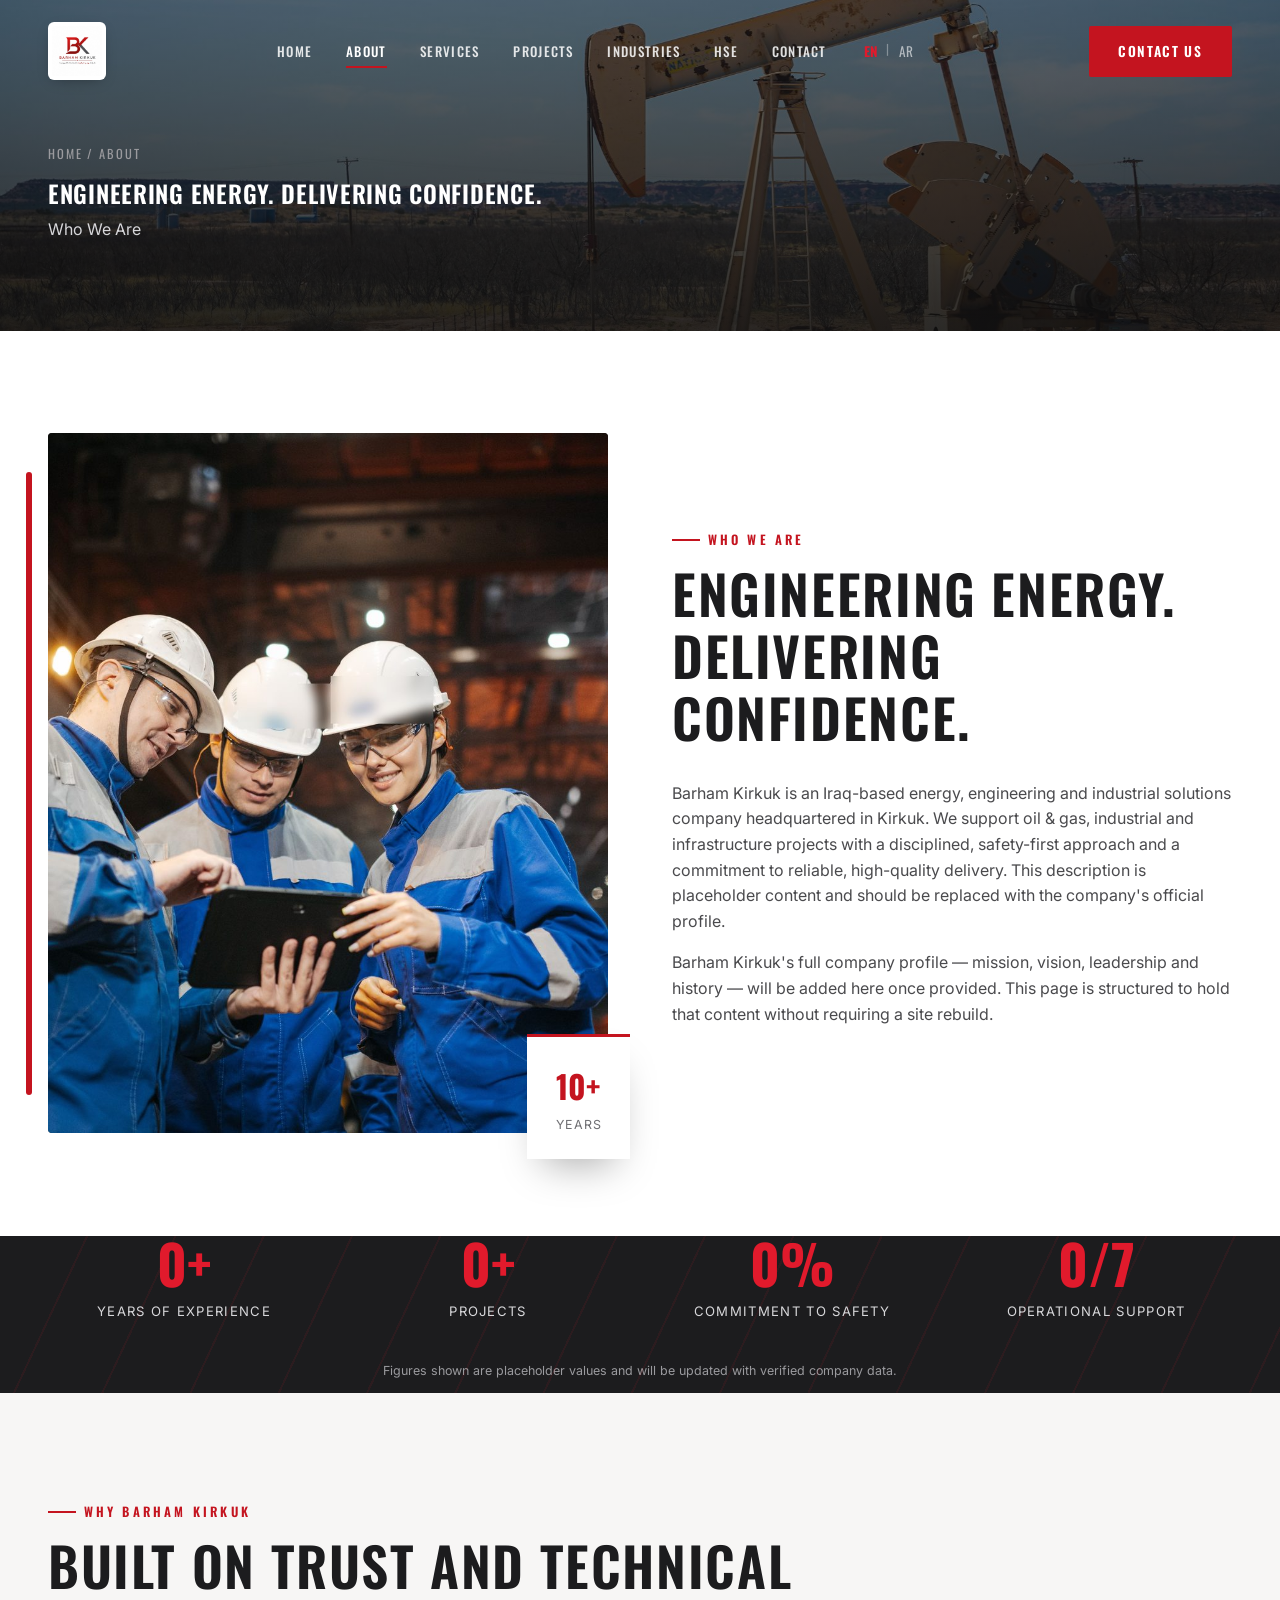
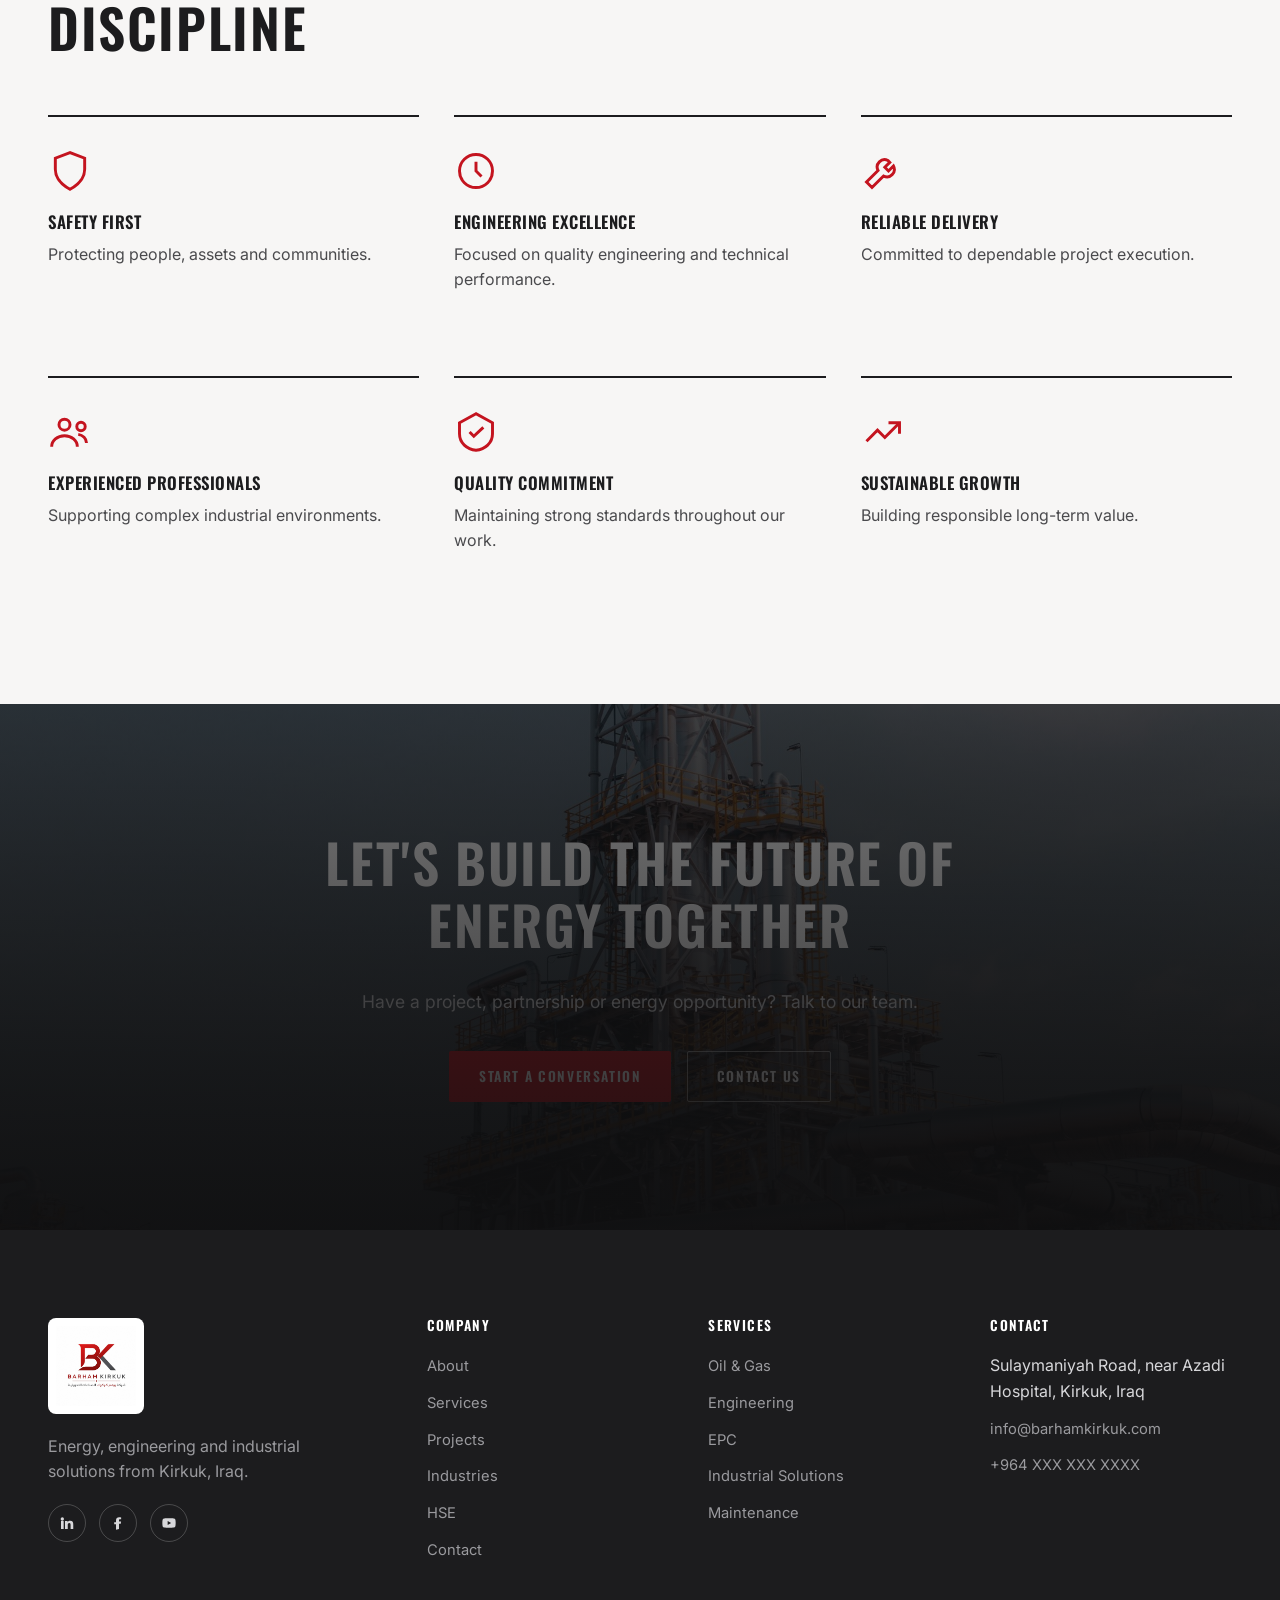
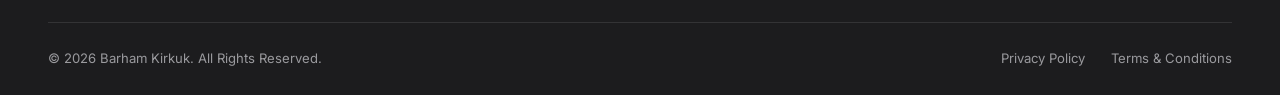
==== commit 52a87027: "Add files via upload" ====
--- a/pages/about.html
+++ b/pages/about.html
@@ -24,8 +24,7 @@
 <header class="nav">
   <div class="container">
     <a href="../index.html" class="nav-brand" aria-label="Barham Kirkuk — Home">
-      <img src="../assets/images/bk-mark.svg" alt="Barham Kirkuk logo mark">
-      <span class="wordmark"><b>BARHAM</b> KIRKUK<small>OIL &amp; GAS · ENERGY · ENGINEERING</small></span>
+      <img src="../assets/images/logo-full.jpg" alt="Barham Kirkuk official logo" class="logo-img">
     </a>
     <nav class="nav-links" id="nav-links" aria-label="Primary">
       <a href="../index.html" data-i18n="nav.home">Home</a>
@@ -48,7 +47,7 @@
 
 <main id="main">
   <section class="page-hero">
-    <div class="industrial-pattern"></div>
+    <div class="photo-bg"><img src="../assets/images/photos/page-hero-bg.jpg" alt="Oil and gas field operations in Iraq" loading="lazy"><div class="photo-overlay-dark"></div></div>
     <div class="container inner">
       <div class="crumb"><a href="../index.html" data-i18n="breadcrumbHome">Home</a> / <span data-i18n="nav.about">About</span></div>
       <h1 data-i18n="about.headline">Engineering Energy. Delivering Confidence.</h1>
@@ -60,7 +59,7 @@
     <div class="container split">
       <div class="split-media reveal">
         <div class="accent-line" aria-hidden="true"></div>
-        <div class="frame"><div class="industrial-pattern alt"></div></div>
+        <div class="frame"><img src="../assets/images/photos/about.jpg" alt="Barham Kirkuk engineers reviewing project plans" loading="lazy"></div>
         <div class="stat-tag"><strong>10+</strong><span>Years</span></div>
       </div>
       <div>
@@ -91,7 +90,7 @@
   </section>
 
   <section class="cta-band">
-    <div class="industrial-pattern"></div>
+    <div class="photo-bg"><img src="../assets/images/photos/cta-bg.jpg" alt="Industrial refinery infrastructure" loading="lazy"><div class="photo-overlay-dark"></div></div>
     <div class="container inner">
       <h2 class="h-xl" data-i18n="cta.headline">Let's Build the Future of Energy Together</h2>
       <p data-i18n="cta.body">CTA body copy.</p>
@@ -107,7 +106,7 @@
   <div class="container">
     <div class="footer-top">
       <div class="footer-brand">
-        <img src="../assets/images/bk-mark.svg" alt="Barham Kirkuk">
+        <img src="../assets/images/logo-full.jpg" alt="Barham Kirkuk official logo" class="footer-logo-img">
         <p data-i18n="footer.tagline">Energy, engineering and industrial solutions from Kirkuk, Iraq.</p>
         <div class="footer-social">
           <a href="#" data-social-linkedin aria-label="LinkedIn"></a>
@@ -133,7 +132,7 @@
       <div class="footer-col">
         <h4 data-i18n="footer.contactTitle">Contact</h4>
         <ul>
-          <li>Kirkuk, Iraq</li>
+          <li data-company-location>Kirkuk, Iraq</li>
           <li><a href="mailto:info@barhamkirkuk.com" data-company-email>info@barhamkirkuk.com</a></li>
           <li><a href="tel:+964" data-company-phone>+964 XXX XXX XXXX</a></li>
         </ul>
--- a/css/styles.css
+++ b/css/styles.css
@@ -149,11 +149,11 @@
   box-shadow: 0 6px 24px -12px rgba(0,0,0,.5);
 }
 .nav-brand{ display:flex; align-items:center; gap:.75rem; }
-.nav-brand img{ height: 40px; width:auto; transition: height .4s var(--ease); }
-.nav.is-scrolled .nav-brand img{ height: 34px; }
-.nav-brand .wordmark{ font-family: var(--font-head); font-weight:700; font-size:1.05rem; letter-spacing:.06em; color:#fff; line-height:1.1; }
-.nav-brand .wordmark b{ color: var(--red-bright); font-weight:700; }
-.nav-brand .wordmark small{ display:block; font-family: var(--font-body); font-weight:400; font-size:.62rem; letter-spacing:.2em; color: var(--gray-400); }
+.nav-brand .logo-img{
+  height: 58px; width:58px; object-fit:contain; border-radius: 6px; background:#fff;
+  padding:4px; box-shadow: 0 4px 14px -6px rgba(0,0,0,.4); transition: height .4s var(--ease), width .4s var(--ease);
+}
+.nav.is-scrolled .nav-brand .logo-img{ height: 46px; width:46px; }
 
 .nav-links{ display:flex; align-items:center; gap: 2.1rem; }
 .nav-links a{
@@ -243,6 +243,7 @@
   background: linear-gradient(135deg, var(--charcoal-3), var(--charcoal));
 }
 .split-media .frame .industrial-pattern{ position:absolute; inset:0; opacity:.5; }
+.split-media .frame img{ position:absolute; inset:0; width:100%; height:100%; object-fit:cover; }
 .split-media .accent-line{ position:absolute; left:-1.4rem; top: 2.4rem; bottom:2.4rem; width:6px; background: var(--red); border-radius:3px; }
 html[dir="rtl"] .split-media .accent-line{ left:auto; right:-1.4rem; }
 .split-media .stat-tag{
@@ -298,6 +299,7 @@
 .project-card{ position:relative; overflow:hidden; aspect-ratio: 4/5; border-radius: var(--radius-md); }
 .project-card .thumb{ position:absolute; inset:0; }
 .project-card .thumb .industrial-pattern{ position:absolute; inset:0; }
+.project-card .thumb img{ position:absolute; inset:0; width:100%; height:100%; object-fit:cover; }
 .project-card .overlay{
   position:absolute; inset:0; background: linear-gradient(180deg, rgba(28,28,30,0) 30%, rgba(15,15,16,.94) 100%);
 }
@@ -383,7 +385,7 @@
 /* -------------------- Footer -------------------- */
 .footer{ background: var(--charcoal); color: var(--gray-200); padding-top: clamp(3.5rem,7vw,5.5rem); }
 .footer-top{ display:grid; grid-template-columns: minmax(0,1.4fr) minmax(0,1fr) minmax(0,1fr) minmax(0,1fr); gap: 2.5rem; padding-bottom: 3rem; border-bottom: 1px solid rgba(255,255,255,.1); }
-.footer-brand img{ height:44px; margin-bottom:1.2rem; }
+.footer-brand .footer-logo-img{ height:96px; width:96px; object-fit:contain; border-radius:8px; background:#fff; padding:8px; margin-bottom:1.2rem; }
 .footer-brand p{ color: var(--gray-400); max-width: 32ch; }
 .footer h4{ color:#fff; font-family: var(--font-head); font-size:.85rem; letter-spacing:.1em; text-transform:uppercase; margin-bottom:1.2rem; }
 .footer-col ul li{ margin-bottom:.7rem; }
@@ -398,6 +400,11 @@
 @media (max-width: 900px){ .footer-top{ grid-template-columns: minmax(0,1fr) minmax(0,1fr); } }
 @media (max-width: 560px){ .footer-top{ grid-template-columns: 1fr; } }
 
+/* -------------------- Utility: real photo backgrounds -------------------- */
+.photo-bg{ position:absolute; inset:0; overflow:hidden; }
+.photo-bg img{ width:100%; height:100%; object-fit:cover; display:block; }
+.photo-overlay-dark{ position:absolute; inset:0; background: linear-gradient(180deg, rgba(15,15,16,.55), rgba(15,15,16,.85)); }
+
 /* -------------------- Utility: industrial pattern (placeholder imagery) -------------------- */
 .industrial-pattern{
   background:
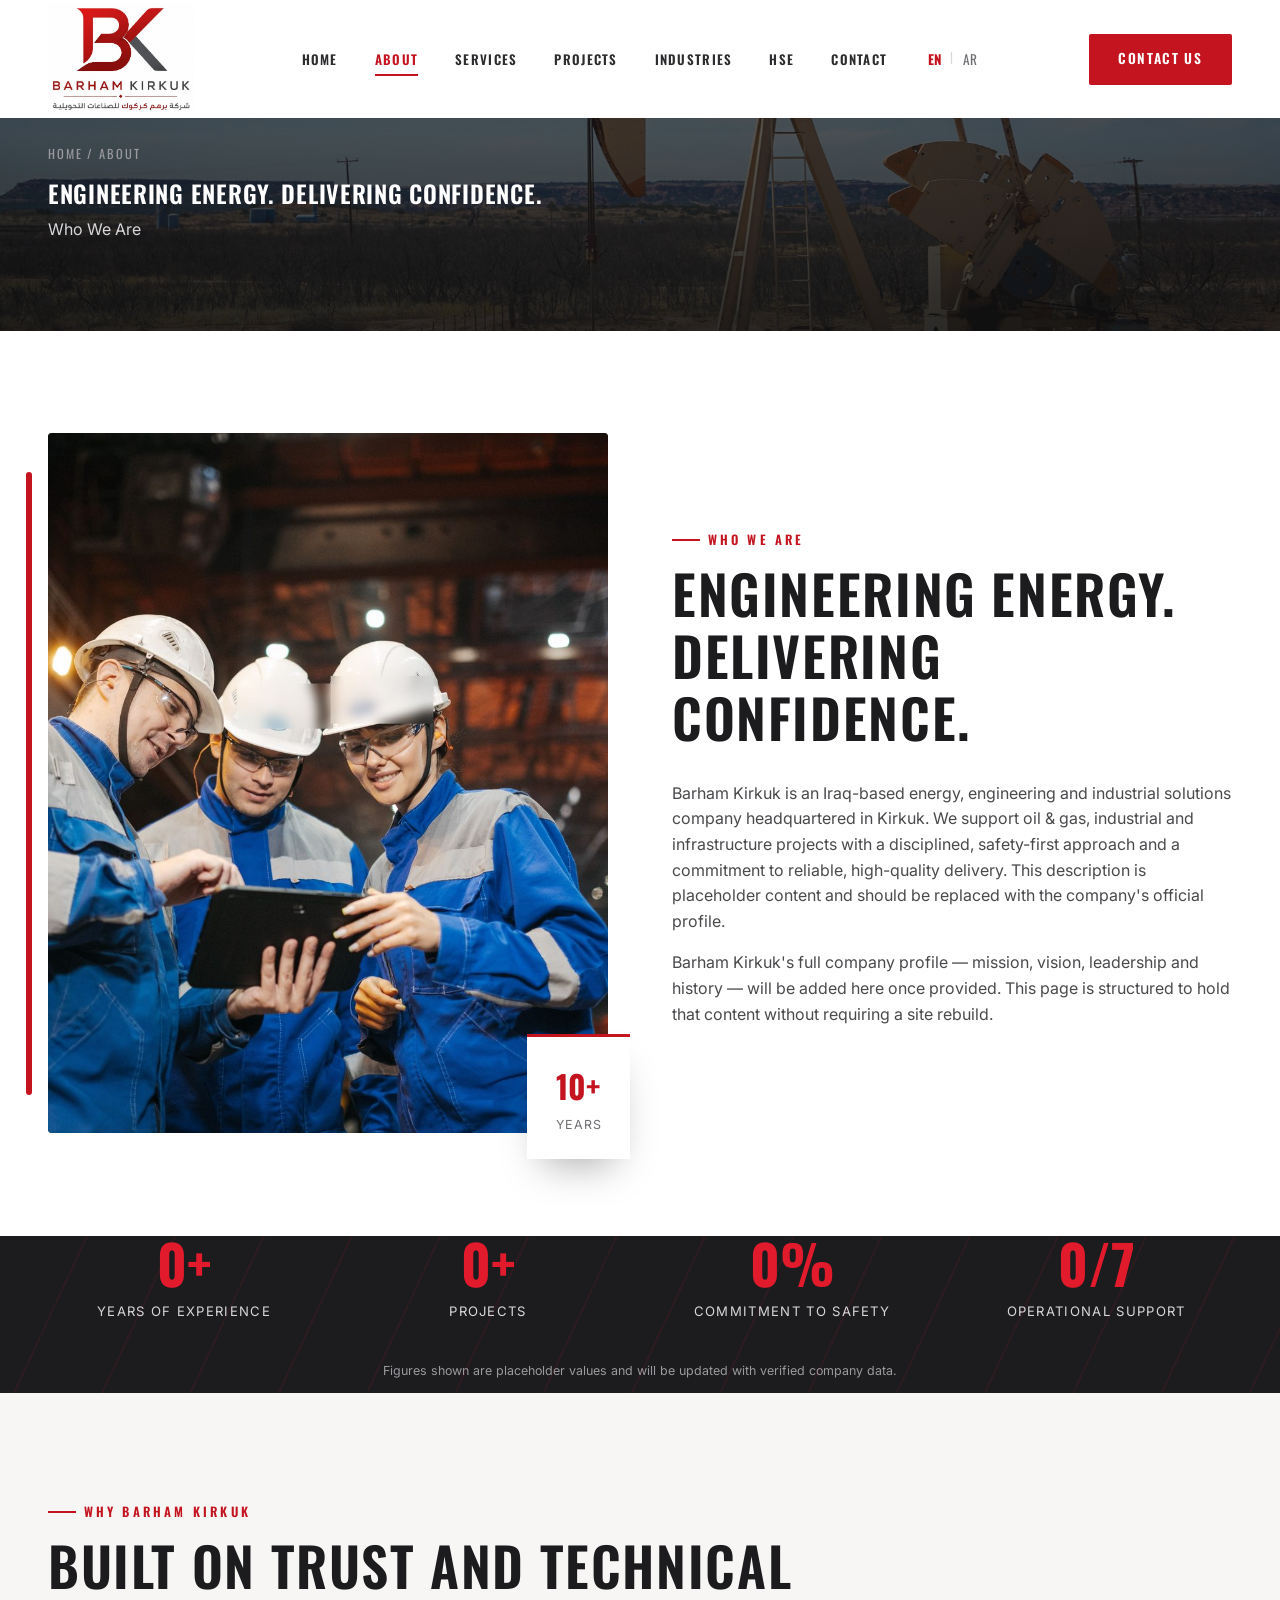
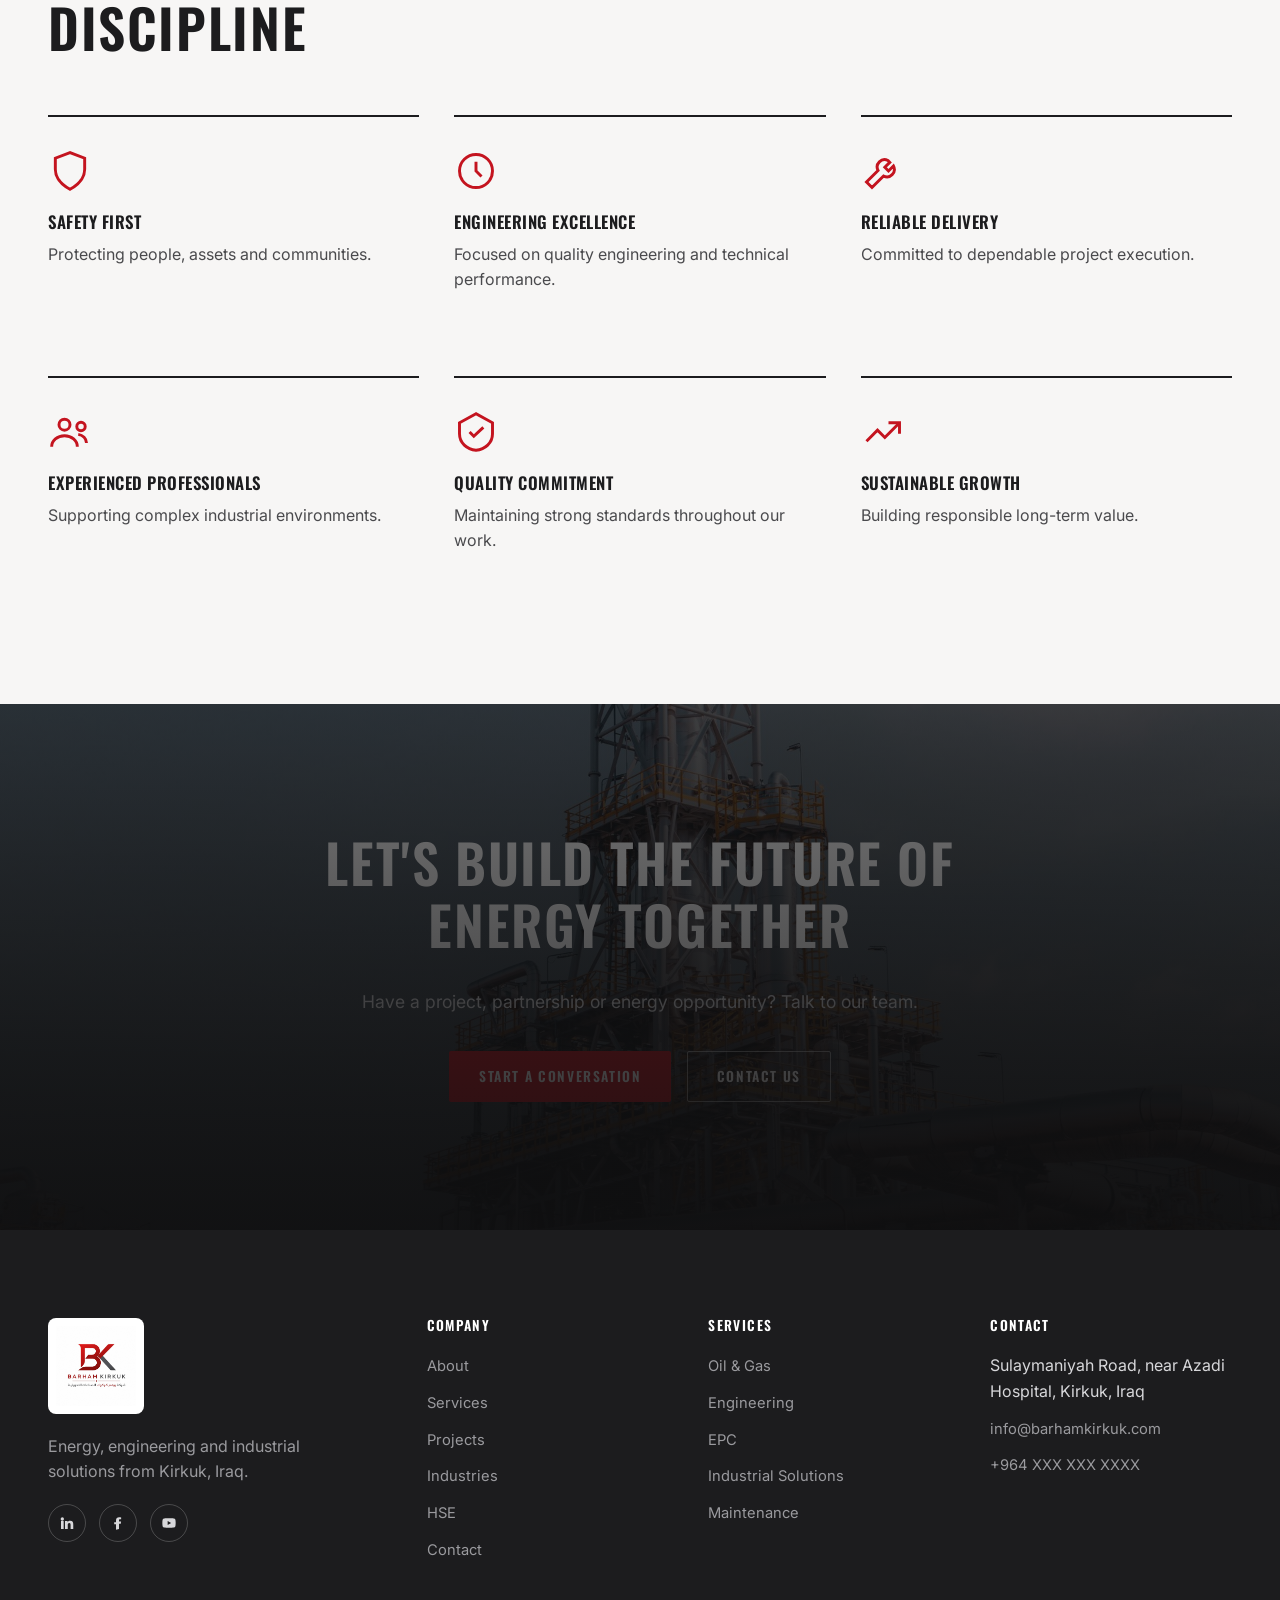
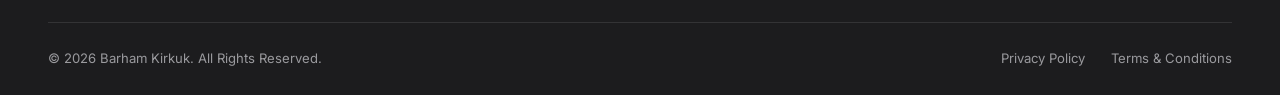
==== commit d0b286ed: "Add files via upload" ====
--- a/pages/about.html
+++ b/pages/about.html
@@ -24,7 +24,7 @@
 <header class="nav">
   <div class="container">
     <a href="../index.html" class="nav-brand" aria-label="Barham Kirkuk — Home">
-      <img src="../assets/images/logo-full.jpg" alt="Barham Kirkuk official logo" class="logo-img">
+      <img src="../assets/images/logo-nav.jpg" alt="Barham Kirkuk official logo" class="logo-img">
     </a>
     <nav class="nav-links" id="nav-links" aria-label="Primary">
       <a href="../index.html" data-i18n="nav.home">Home</a>
--- a/css/styles.css
+++ b/css/styles.css
@@ -138,54 +138,62 @@
 /* -------------------- Navigation -------------------- */
 .nav{
   position: fixed; top:0; left:0; right:0; z-index: 1000;
-  padding: 1.4rem 0;
-  transition: background .4s var(--ease), padding .4s var(--ease), box-shadow .4s var(--ease), backdrop-filter .4s var(--ease);
-}
-.nav .container{ display:flex; align-items:center; justify-content:space-between; gap:2rem; }
+  background: #fff;
+  padding: .2rem 0;
+  box-shadow: 0 2px 20px -8px rgba(15,15,16,.14);
+  transition: padding .4s var(--ease), box-shadow .4s var(--ease);
+}
+.nav .container{ display:flex; align-items:center; justify-content:space-between; gap: clamp(1.5rem,3vw,3rem); }
 .nav.is-scrolled{
-  background: rgba(28,28,30,.92);
-  backdrop-filter: blur(10px);
-  padding: .8rem 0;
-  box-shadow: 0 6px 24px -12px rgba(0,0,0,.5);
+  padding: .18rem 0;
+  box-shadow: 0 8px 28px -10px rgba(15,15,16,.2);
 }
 .nav-brand{ display:flex; align-items:center; gap:.75rem; }
 .nav-brand .logo-img{
-  height: 58px; width:58px; object-fit:contain; border-radius: 6px; background:#fff;
-  padding:4px; box-shadow: 0 4px 14px -6px rgba(0,0,0,.4); transition: height .4s var(--ease), width .4s var(--ease);
-}
-.nav.is-scrolled .nav-brand .logo-img{ height: 46px; width:46px; }
-
-.nav-links{ display:flex; align-items:center; gap: 2.1rem; }
+  height: 112px; width:auto; max-width:280px; object-fit:contain; object-position:left center;
+  border-radius:0; background:transparent; padding:0; box-shadow:none;
+  transition: height .4s var(--ease);
+}
+.nav.is-scrolled .nav-brand .logo-img{ height: 82px; }
+
+.nav-links{ display:flex; align-items:center; gap: 2.3rem; }
 .nav-links a{
   font-family: var(--font-head); font-size:.82rem; letter-spacing:.1em; text-transform:uppercase;
-  color: rgba(255,255,255,.85); font-weight:500; position:relative; padding: .3em 0;
+  color: var(--charcoal-2); font-weight:600; position:relative; padding: .3em 0;
+  transition: color .3s var(--ease);
 }
 .nav-links a::after{ content:""; position:absolute; left:0; right:0; bottom:-2px; height:2px; background: var(--red); transform: scaleX(0); transform-origin: left; transition: transform .3s var(--ease); }
-.nav-links a:hover, .nav-links a[aria-current="page"]{ color:#fff; }
+.nav-links a:hover, .nav-links a[aria-current="page"]{ color: var(--red); }
 .nav-links a:hover::after, .nav-links a[aria-current="page"]::after{ transform: scaleX(1); }
 html[dir="rtl"] .nav-links a::after{ transform-origin: right; }
 
-.nav-actions{ display:flex; align-items:center; gap:1.3rem; }
+.nav-actions{ display:flex; align-items:center; gap:1.6rem; }
 .lang-switch{ display:flex; gap:.4em; font-family: var(--font-head); font-size:.78rem; letter-spacing:.08em; }
-.lang-switch button{ background:none; border:none; color: rgba(255,255,255,.6); padding:.2em .3em; }
-.lang-switch button.active{ color: var(--red-bright); font-weight:700; }
-.lang-switch span{ color: rgba(255,255,255,.35); }
+.lang-switch button{ background:none; border:none; color: var(--gray-600); padding:.2em .3em; }
+.lang-switch button.active{ color: var(--red); font-weight:700; }
+.lang-switch span{ color: var(--gray-200); }
 
 .nav-toggle{ display:none; background:none; border:none; padding:.4rem; }
-.nav-toggle span{ display:block; width:24px; height:2px; background:#fff; margin:5px 0; transition: transform .3s var(--ease), opacity .3s var(--ease); }
+.nav-toggle span{ display:block; width:24px; height:2px; background: var(--charcoal); margin:5px 0; transition: transform .3s var(--ease), opacity .3s var(--ease); }
 .nav-toggle.is-open span:nth-child(1){ transform: translateY(7px) rotate(45deg); }
 .nav-toggle.is-open span:nth-child(2){ opacity:0; }
 .nav-toggle.is-open span:nth-child(3){ transform: translateY(-7px) rotate(-45deg); }
 
 @media (max-width: 960px){
+  .nav-brand .logo-img{ height:78px; }
   .nav-links{
     position: fixed; inset: 0 0 0 auto; width: min(320px,86vw); height:100vh;
     background: var(--charcoal); flex-direction:column; align-items:flex-start; justify-content:center;
     gap: 1.6rem; padding: 2rem 2.4rem; transform: translateX(100%); transition: transform .4s var(--ease);
   }
+  .nav-links a{ color: rgba(255,255,255,.85); }
+  .nav-links a:hover, .nav-links a[aria-current="page"]{ color:#fff; }
   html[dir="rtl"] .nav-links{ inset: 0 auto 0 0; transform: translateX(-100%); }
   .nav-links.is-open{ transform: translateX(0); }
   .nav-actions .lang-switch{ order:1; }
+  .lang-switch button{ color: rgba(255,255,255,.6); }
+  .lang-switch button.active{ color: var(--red-bright); }
+  .lang-switch span{ color: rgba(255,255,255,.35); }
   .nav-toggle{ display:block; }
   .nav-cta{ display:none; }
 }
@@ -215,7 +223,7 @@
   clip-path: polygon(40% 0, 100% 0, 60% 100%, 0 100%);
   pointer-events:none;
 }
-.hero-content{ position:relative; z-index:2; padding-top: 6rem; }
+.hero-content{ position:relative; z-index:2; padding-top: 7.5rem; }
 .hero-kicker{
   display:inline-flex; align-items:center; gap:.7em; color: var(--gray-200);
   font-family: var(--font-head); font-size:.8rem; letter-spacing:.3em; text-transform:uppercase; margin-bottom:1.6rem;
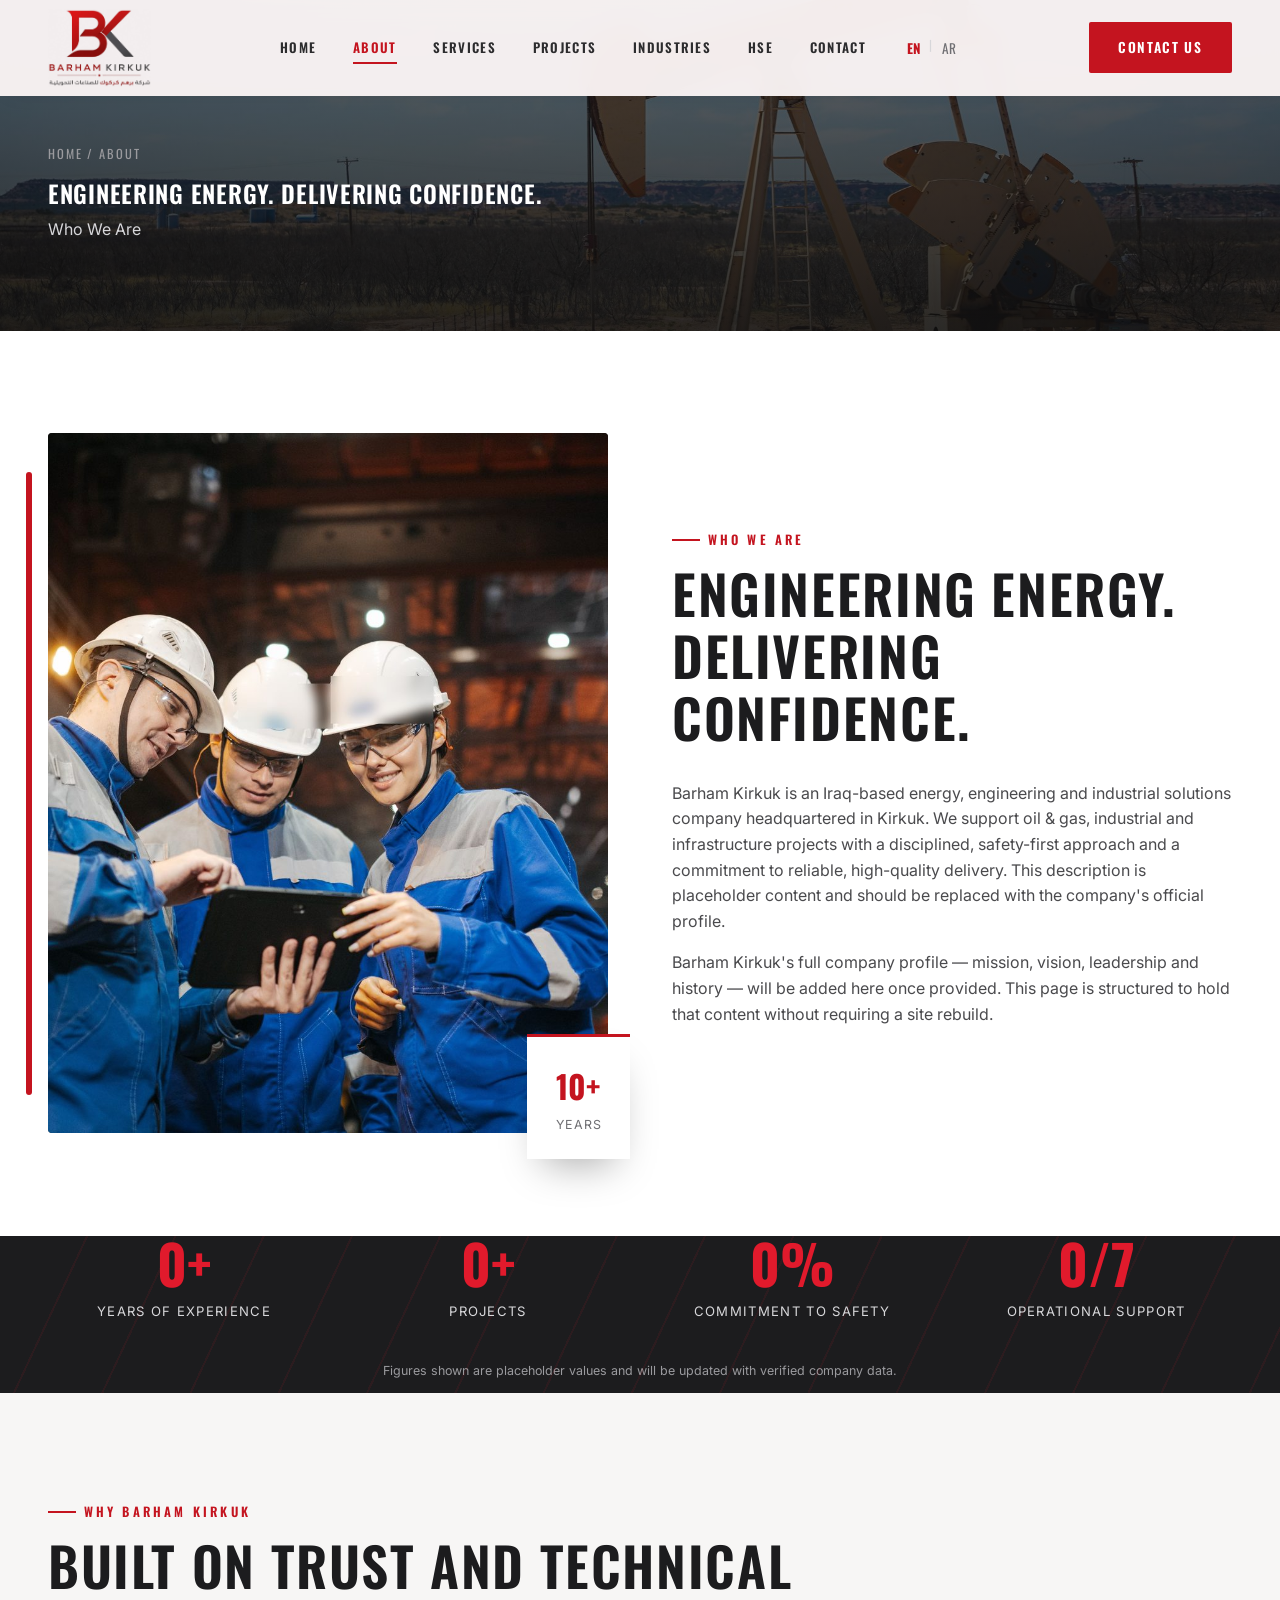
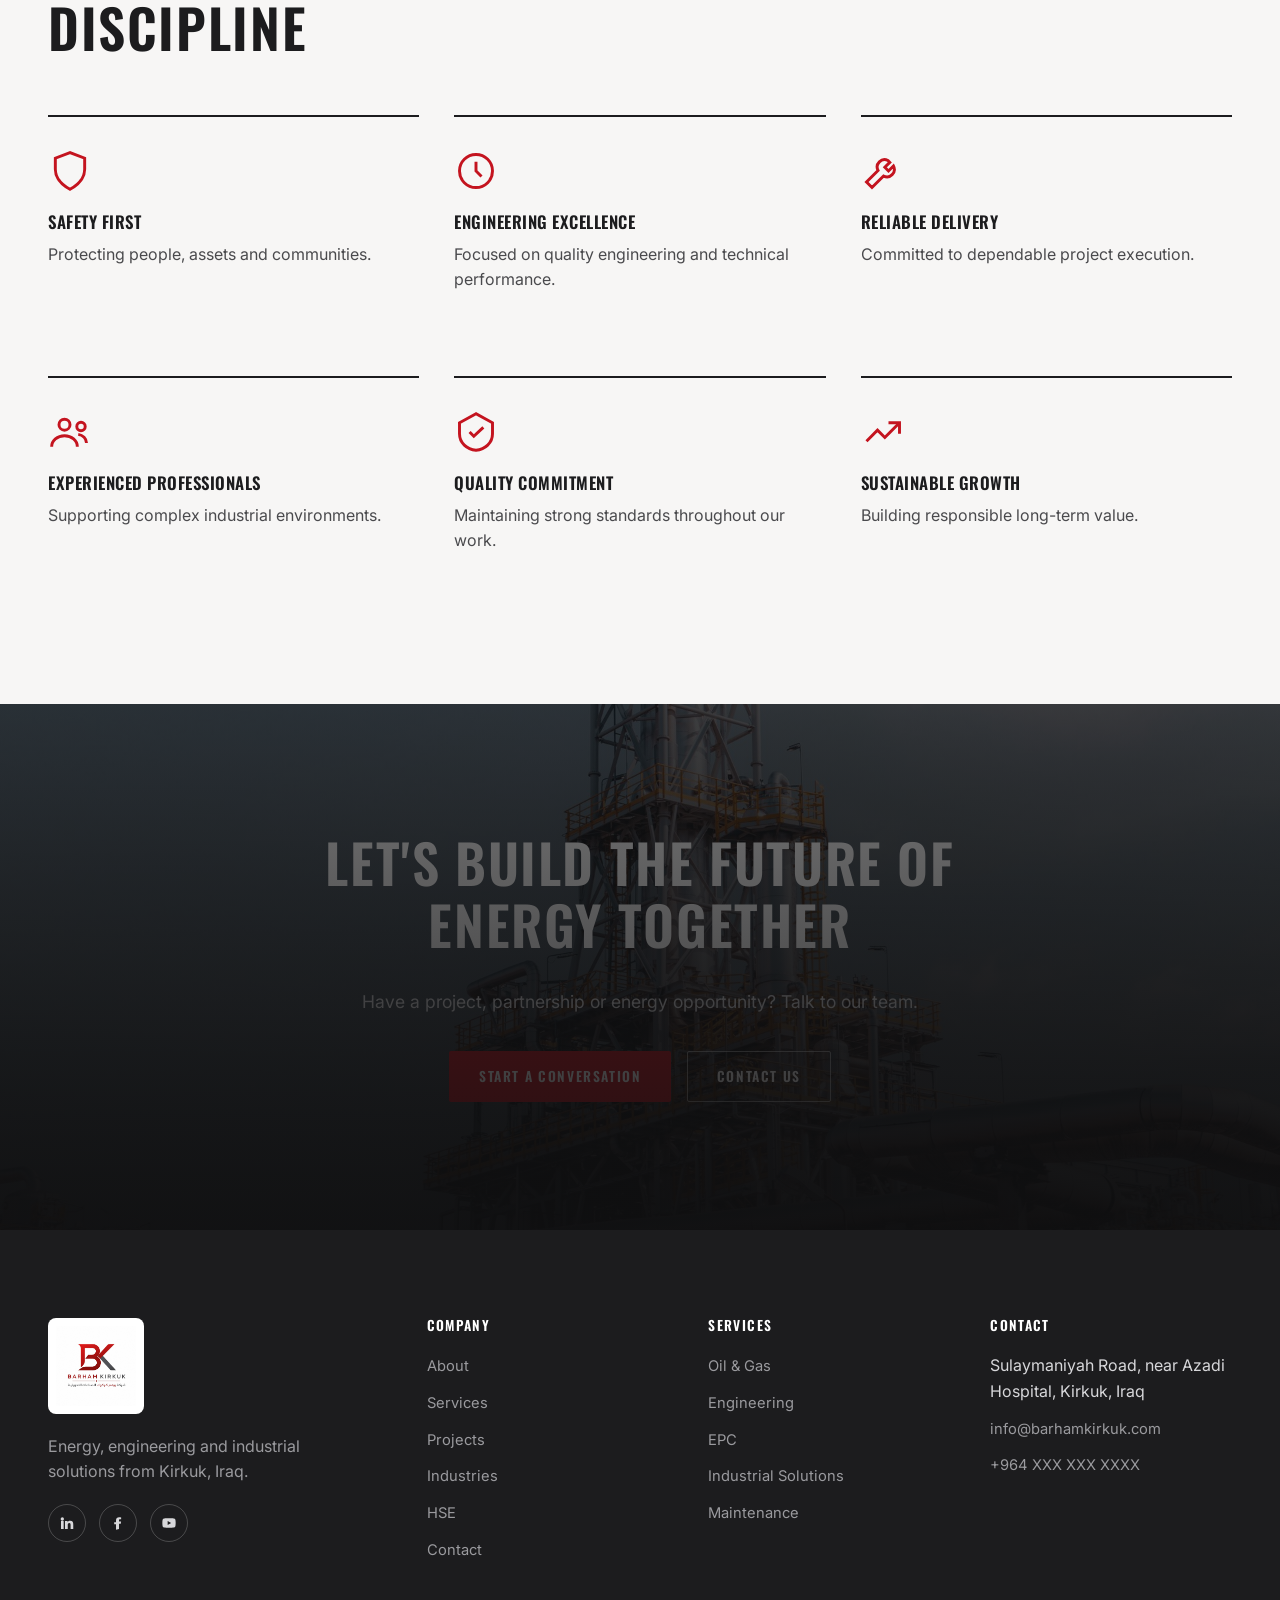
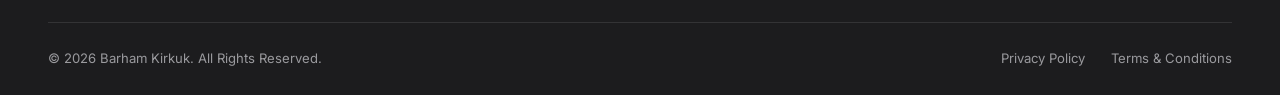
==== commit f24f8166: "Add files via upload" ====
--- a/pages/about.html
+++ b/pages/about.html
@@ -24,7 +24,7 @@
 <header class="nav">
   <div class="container">
     <a href="../index.html" class="nav-brand" aria-label="Barham Kirkuk — Home">
-      <img src="../assets/images/logo-nav.jpg" alt="Barham Kirkuk official logo" class="logo-img">
+      <img src="../assets/images/logo-nav.png" alt="Barham Kirkuk official logo" class="logo-img">
     </a>
     <nav class="nav-links" id="nav-links" aria-label="Primary">
       <a href="../index.html" data-i18n="nav.home">Home</a>
--- a/css/styles.css
+++ b/css/styles.css
@@ -138,23 +138,25 @@
 /* -------------------- Navigation -------------------- */
 .nav{
   position: fixed; top:0; left:0; right:0; z-index: 1000;
-  background: #fff;
-  padding: .2rem 0;
+  background: rgba(253,247,247,.95);
+  backdrop-filter: blur(10px);
+  padding: .55rem 0;
   box-shadow: 0 2px 20px -8px rgba(15,15,16,.14);
-  transition: padding .4s var(--ease), box-shadow .4s var(--ease);
+  transition: padding .4s var(--ease), box-shadow .4s var(--ease), background .4s var(--ease);
 }
 .nav .container{ display:flex; align-items:center; justify-content:space-between; gap: clamp(1.5rem,3vw,3rem); }
 .nav.is-scrolled{
-  padding: .18rem 0;
+  padding: .4rem 0;
+  background: rgba(253,247,247,.98);
   box-shadow: 0 8px 28px -10px rgba(15,15,16,.2);
 }
 .nav-brand{ display:flex; align-items:center; gap:.75rem; }
 .nav-brand .logo-img{
-  height: 112px; width:auto; max-width:280px; object-fit:contain; object-position:left center;
+  height: 78px; width:auto; max-width:230px; object-fit:contain; object-position:left center;
   border-radius:0; background:transparent; padding:0; box-shadow:none;
   transition: height .4s var(--ease);
 }
-.nav.is-scrolled .nav-brand .logo-img{ height: 82px; }
+.nav.is-scrolled .nav-brand .logo-img{ height: 60px; }
 
 .nav-links{ display:flex; align-items:center; gap: 2.3rem; }
 .nav-links a{
@@ -180,7 +182,7 @@
 .nav-toggle.is-open span:nth-child(3){ transform: translateY(-7px) rotate(-45deg); }
 
 @media (max-width: 960px){
-  .nav-brand .logo-img{ height:78px; }
+  .nav-brand .logo-img{ height:58px; }
   .nav-links{
     position: fixed; inset: 0 0 0 auto; width: min(320px,86vw); height:100vh;
     background: var(--charcoal); flex-direction:column; align-items:flex-start; justify-content:center;
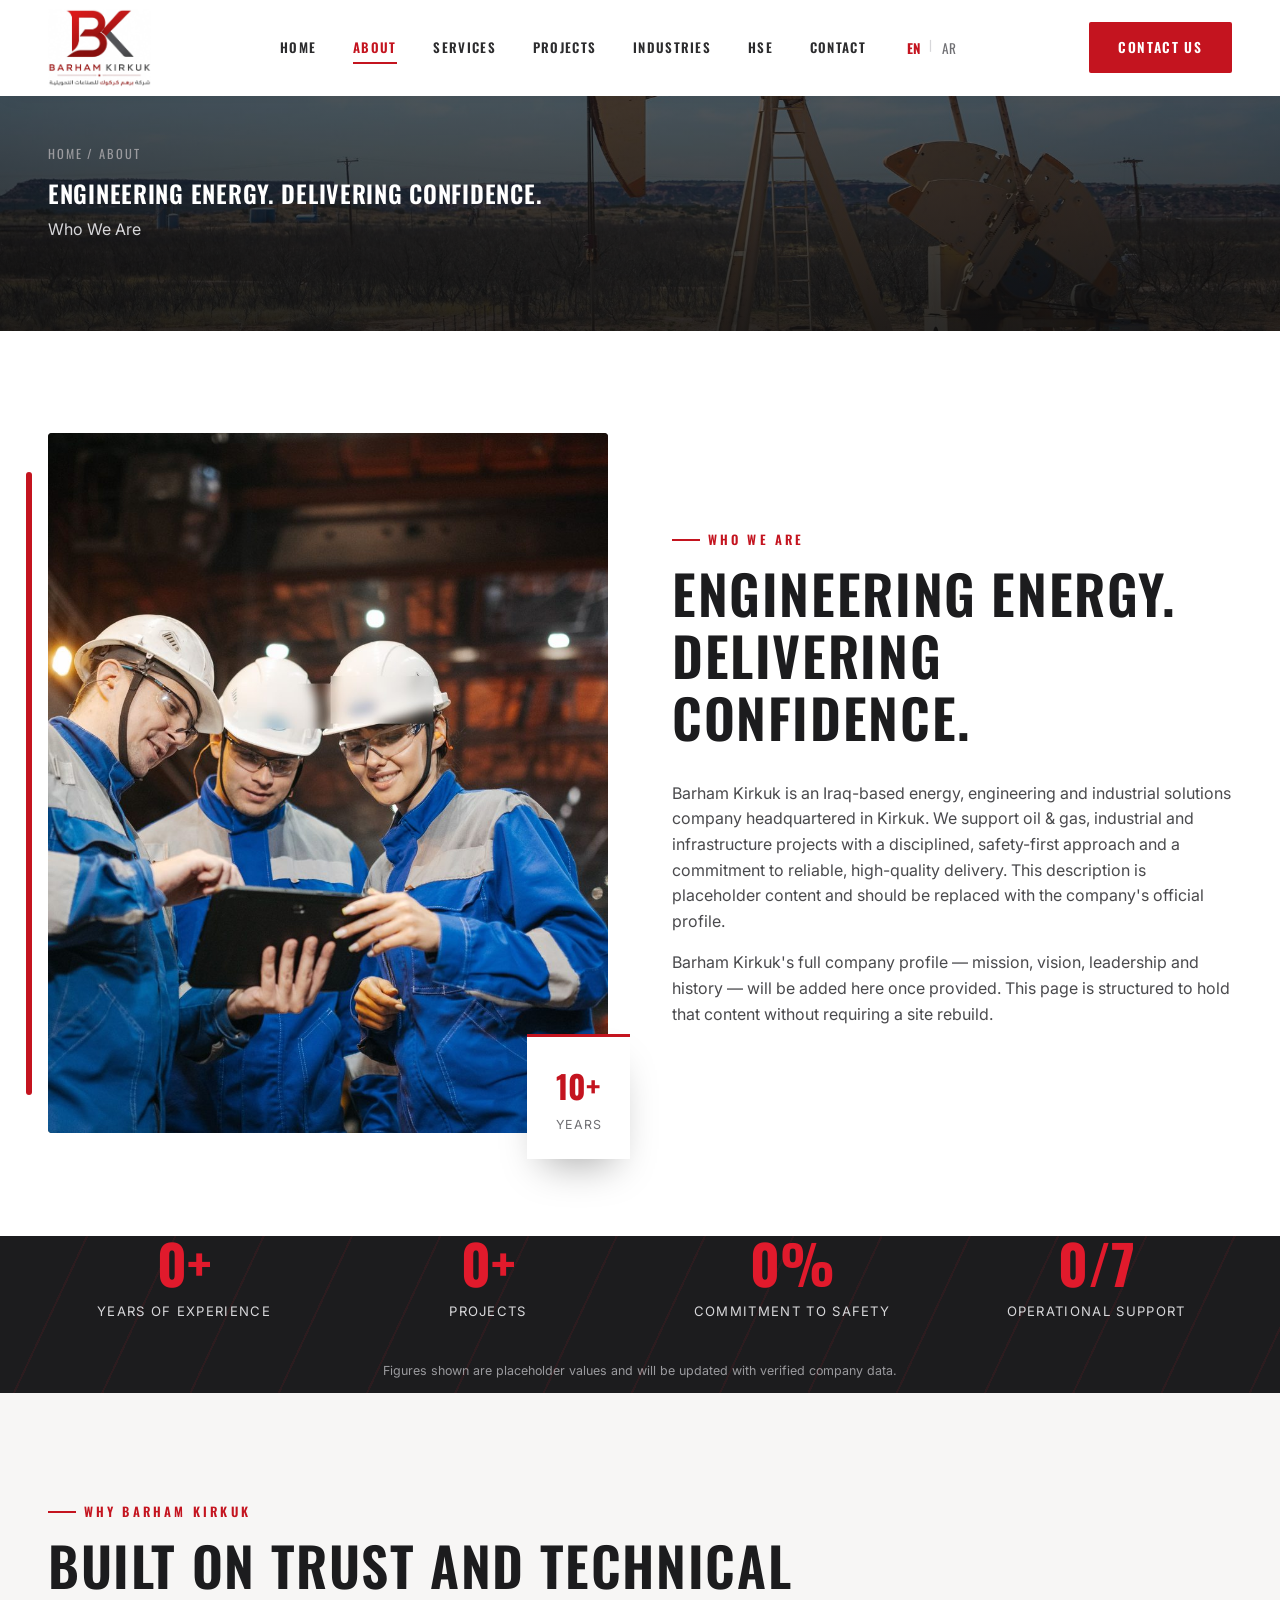
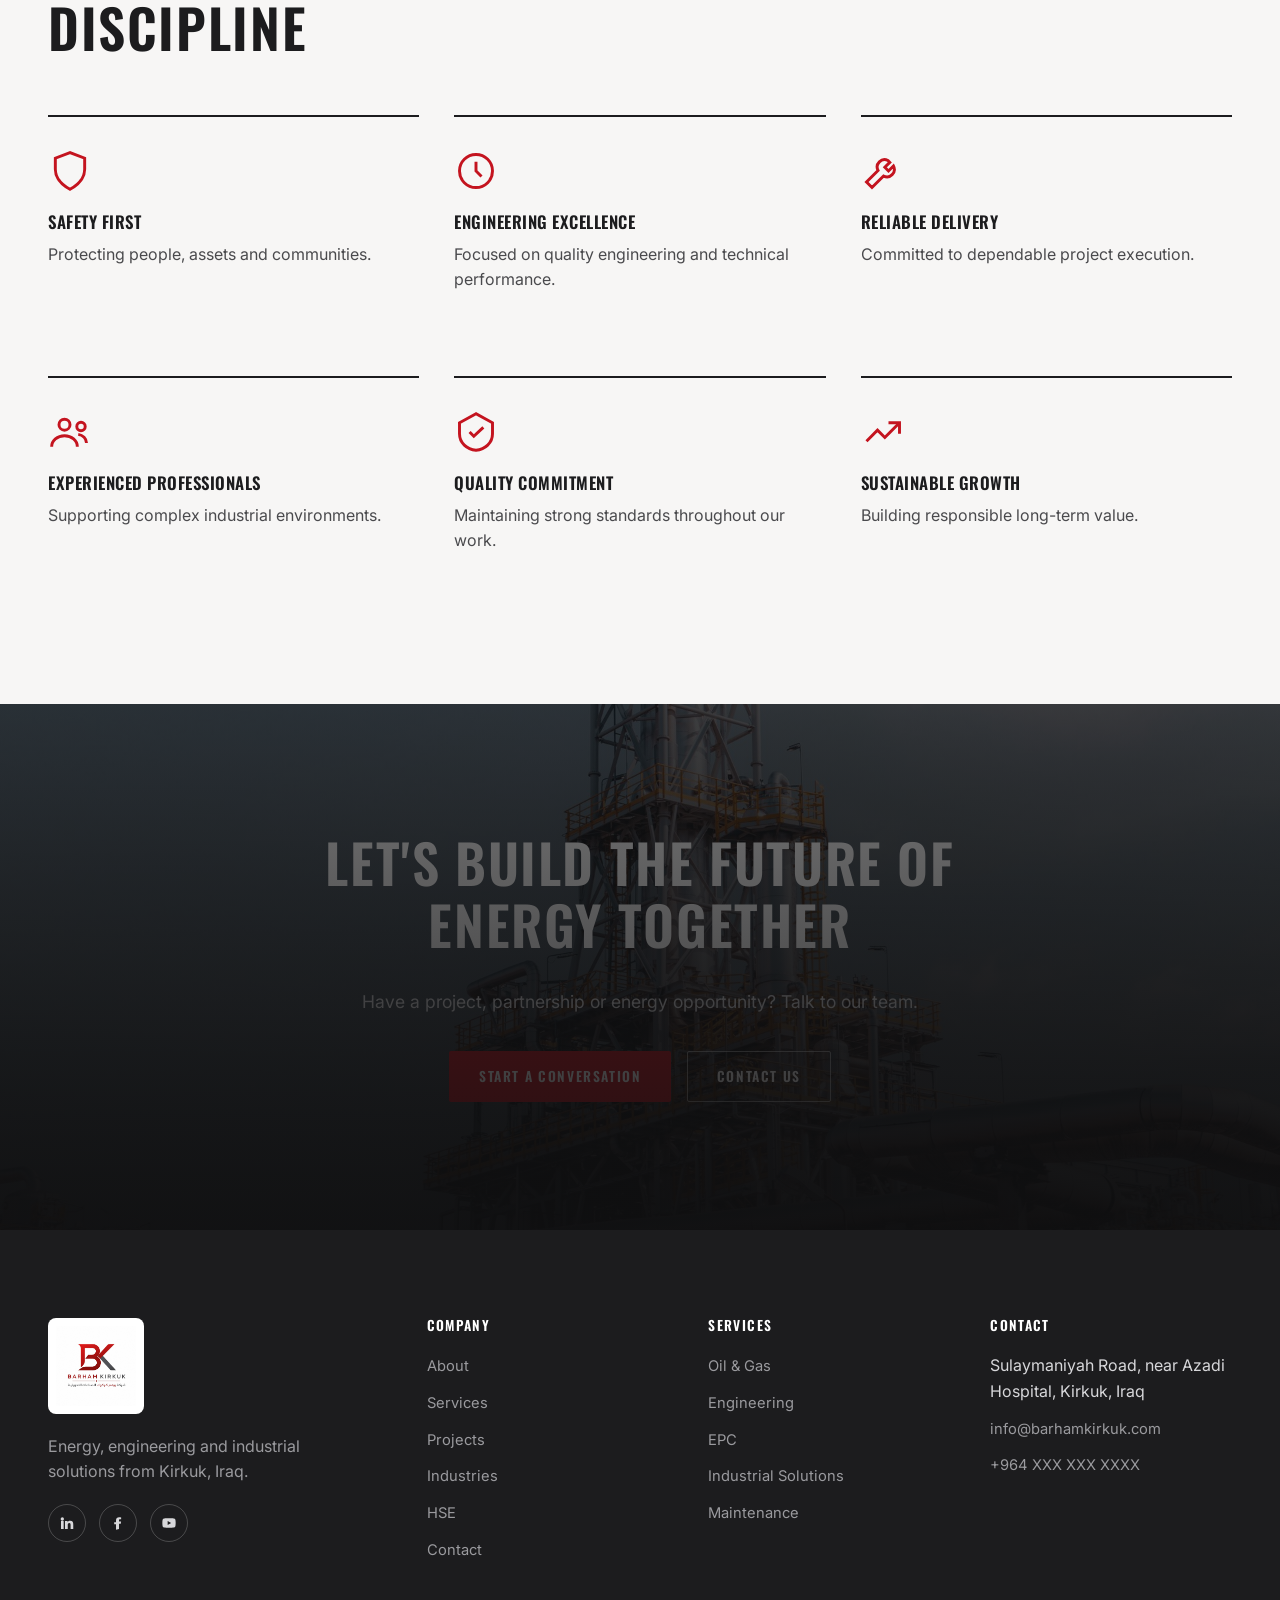
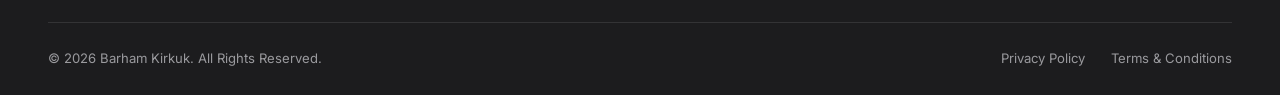
==== commit 5a2f36ad: "Update contact phone number in about.html" ====
--- a/pages/about.html
+++ b/pages/about.html
@@ -134,7 +134,7 @@
         <ul>
           <li data-company-location>Kirkuk, Iraq</li>
           <li><a href="mailto:info@barhamkirkuk.com" data-company-email>info@barhamkirkuk.com</a></li>
-          <li><a href="tel:+964" data-company-phone>+964 XXX XXX XXXX</a></li>
+          <li><a href="tel:+964" data-company-phone>+964 770 135 1515</a></li>
         </ul>
       </div>
     </div>
--- a/css/styles.css
+++ b/css/styles.css
@@ -138,16 +138,15 @@
 /* -------------------- Navigation -------------------- */
 .nav{
   position: fixed; top:0; left:0; right:0; z-index: 1000;
-  background: rgba(253,247,247,.95);
-  backdrop-filter: blur(10px);
+  background: #ffffff;
   padding: .55rem 0;
   box-shadow: 0 2px 20px -8px rgba(15,15,16,.14);
-  transition: padding .4s var(--ease), box-shadow .4s var(--ease), background .4s var(--ease);
+  transition: padding .4s var(--ease), box-shadow .4s var(--ease);
 }
 .nav .container{ display:flex; align-items:center; justify-content:space-between; gap: clamp(1.5rem,3vw,3rem); }
 .nav.is-scrolled{
   padding: .4rem 0;
-  background: rgba(253,247,247,.98);
+  background: #ffffff;
   box-shadow: 0 8px 28px -10px rgba(15,15,16,.2);
 }
 .nav-brand{ display:flex; align-items:center; gap:.75rem; }
